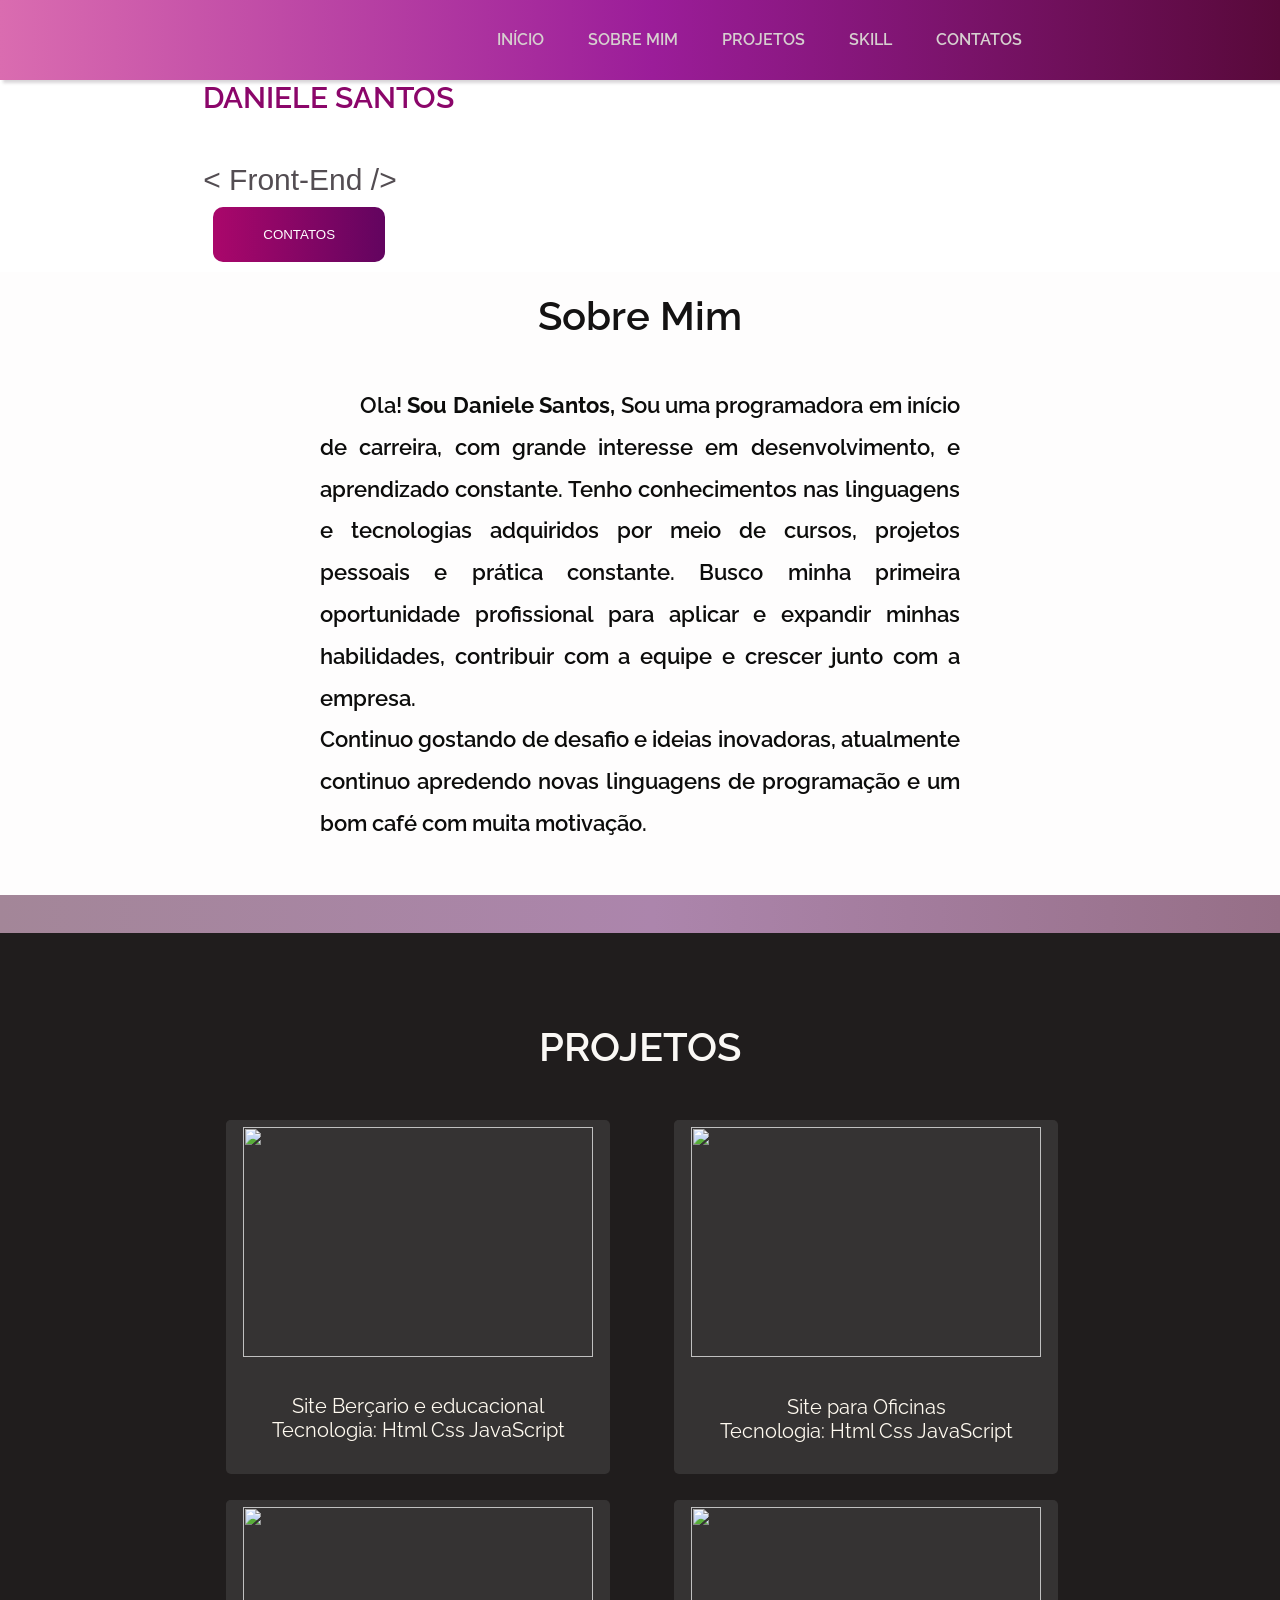
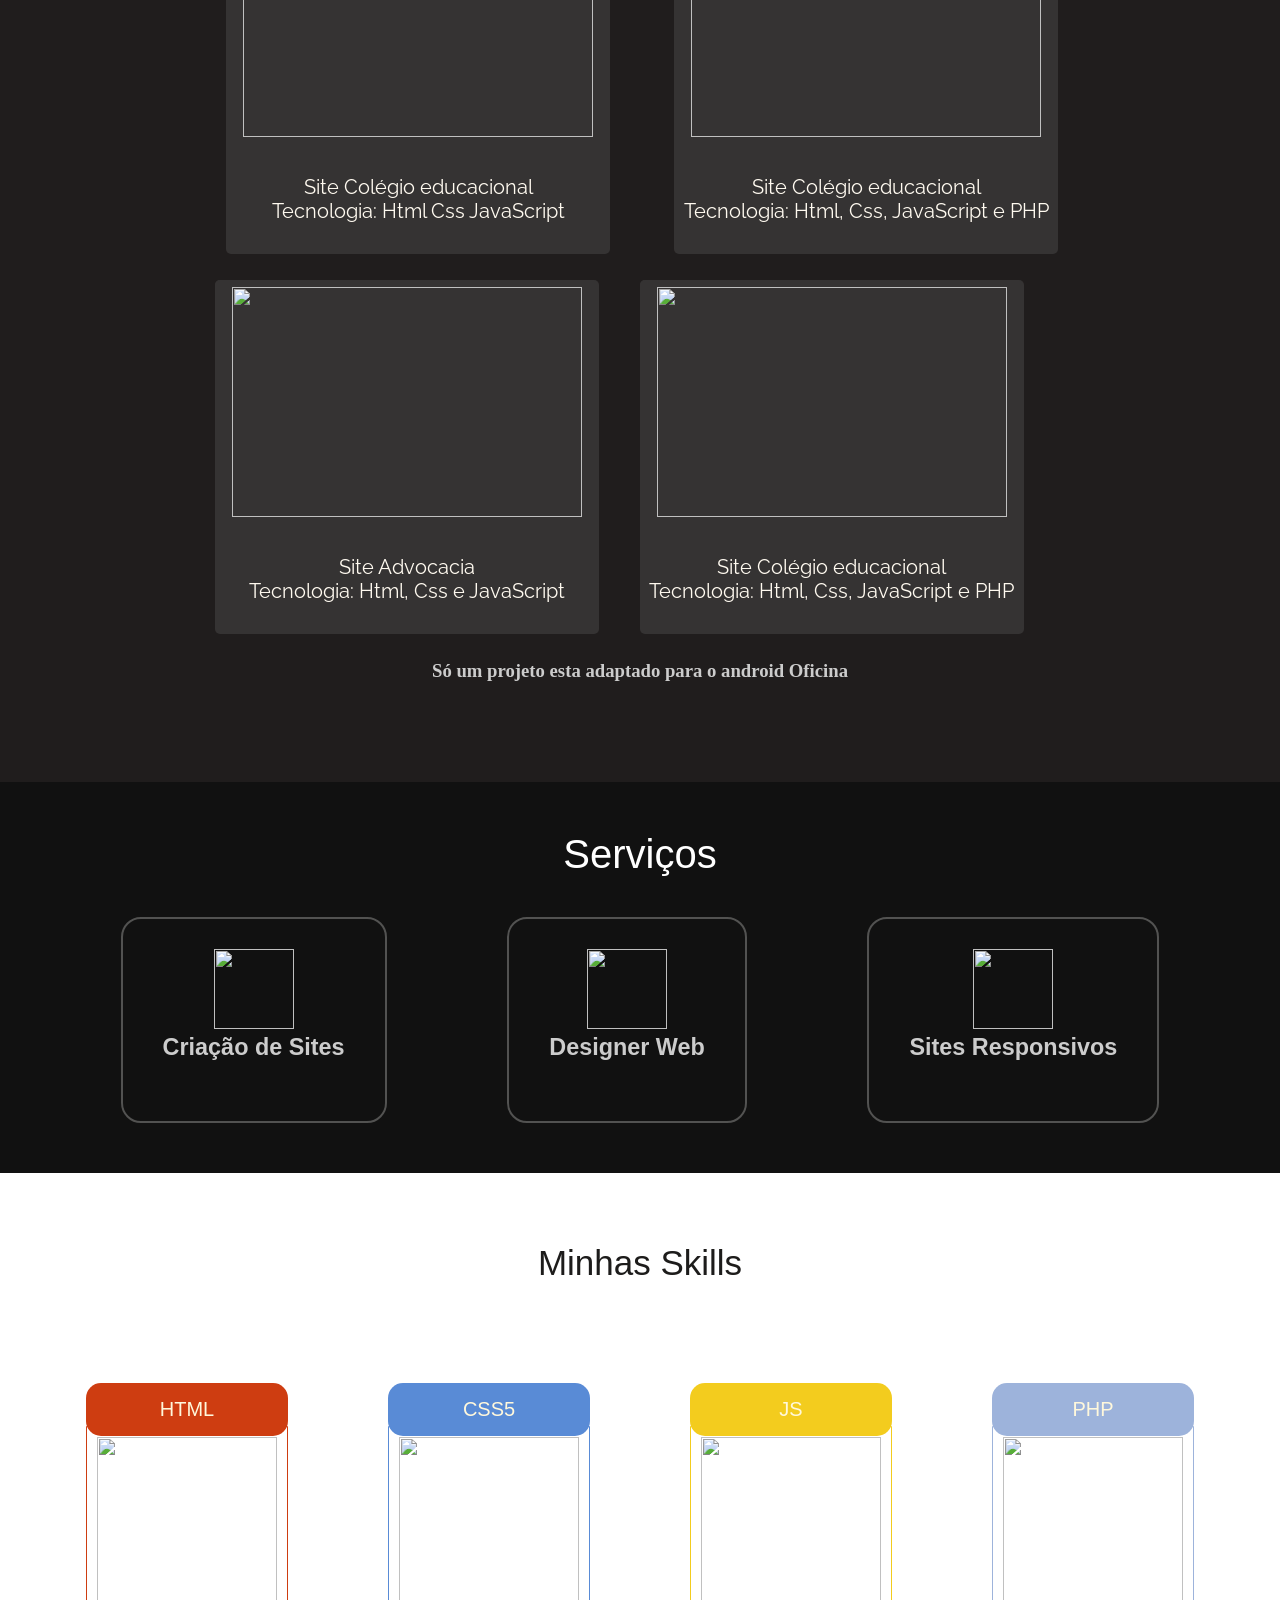
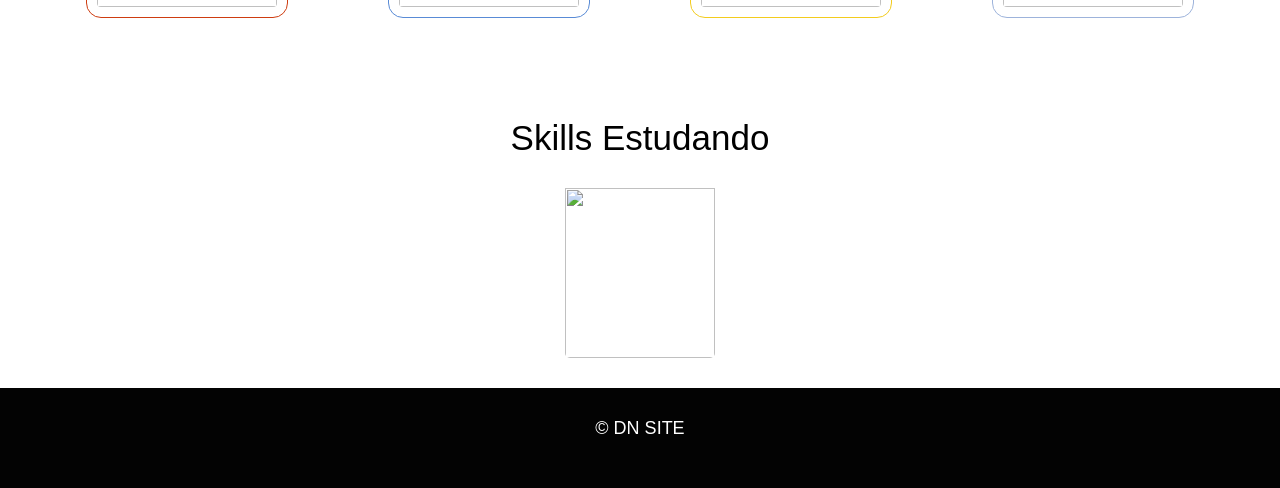
==== index.html @ ed0961b7 "Portfólio Atualizado" ====
<!DOCTYPE html>
<html lang="pt-br">

<head>
    <meta charset="UTF-8">
    <meta http-equiv="X-UA-Compatible" content="IE=edge">
    <meta name="viewport" content="width=device-width, initial-scale=1.0">
    <link rel="shortcut icon" href="img/df.ico" type="image/x-icon">

    <meta name="google-site-verification" content="sCwI0tupBxenNC4flP5SZXr3MFfD_SYrUnqkyxDy1yQ" />
    
    <meta name="keyboard" content="criçãodesites, dnsite, designer, sites, site, web, sergipe, aracaju" >
    <meta name = "description" content = "Criação de Site Profissional para sua Empresa, Em Sergipe. Dn Site é uma Empresa de TI que Você Está Procurando. Conheça Nossos Serviços.">
    <meta name="author" content="Daniele Santos" />
    
    <!--<meta name = "robôs" content = "noindex, nofollow">-->
    <!-- <base href="https://dnsite.com.br/"> -->
    
    <title>DN Portfólio</title>
    
    
    <!-- <script src="script.js"></script> -->
    <script src="img.js"></script>
		<script src="menu.js"></script>

        <script src="https://kit.fontawesome.com/yourcode.js" crossorigin="anonymous"></script>
        <link rel="stylesheet" href="https://cdnjs.cloudflare.com/ajax/libs/font-awesome/4.7.0/css/font-awesome.min.css">
		<script src='https://kit.fontawesome.com/a076d05399.js' crossorigin='anonymous'></script>
		<!-- <link href="https://cdn.jsdelivr.net/npm/bootstrap@5.1.3/dist/css/bootstrap.min.css" rel="stylesheet" integrity="sha384-1BmE4kWBq78iYhFldvKuhfTAU6auU8tT94WrHftjDbrCEXSU1oBoqyl2QvZ6jIW3" crossorigin="anonymous">
			<script src="https://cdn.jsdelivr.net/npm/bootstrap@5.1.3/dist/js/bootstrap.bundle.min.js" integrity="sha384-ka7Sk0Gln4gmtz2MlQnikT1wXgYsOg+OMhuP+IlRH9sENBO0LRn5q+8nbTov4+1p" crossorigin="anonymous"></script>
		-->
        <link rel="stylesheet" href="style.css">
        
    </head> 

<body>
    <section id="tela">

	
       
    <header>

        <div class="midia">
			<a href="https://www.instagram.com/dn_site/" target="blank">
				<img src="imge/insta.png" alt=""></a>
			<a href="https://wa.me/5579988457609" target="blank">
				<img src="imgage/zap1.png" alt=""></a>
		</div>

		
        <div id="logo">
<!--             <h1>DN</h1> -->
			<img src="image/logo1.png" alt="" id="logo1">
        </div>
      
        <div>
			

                <!-- <div id="menu"></div> -->
				<nav class="">
              <!--  <input type="checkbox" id="check" >
                <label for="check" class="checkbtn">
                   <i class='fas fa-bars'></i> -->
                <div class="menu-icon" onclick="abrirMenu()">
                        <img src="imge/amb.png" alt="">
                       
                </div>

                </label>

					<ul>
						<li>
							<a href="index.html">Início</a>
						</li>
						<li>
							<a href="#sobre">Sobre Mim</a>
						</li>
						<li>
							<a href="#pj">Projetos</a>
						</li>

						<li>
							<a href="#skill">Skill</a>
						</li>
					
						<li><a href="#">Contatos</a></li>

					</ul>
				</nav>
                <script>
    
var menu = document.querySelector('nav ul');
var menuIcon = document.querySelector('.menu-icon');

function abrirMenu(){

    menu.classList.toggle('open');
}
</script>
</div>	
	
</header>


    <main>

     
        <section id="apresentacao">
            <!-- <img src="img/foto12.png" alt="" class="img-foto"> -->
            <div class="apres">
                
                <h3 id="TITULO-P">DANIELE SANTOS</h3>
                <h1>
                    < Front-End />
                </h1>
                <!-- <p> Desenvolvimento de Site Profissional</p> -->
                <button class="bt">Contatos</button>
            </div>
			<img src="image/foto12.png" alt="" class="img-foto">
            <!--<div id="img"><img src="img/foto12.png" alt="" class="img-foto"></div>-->
        </section>


        <div id="form">
            <h1>Entre em contato</h1>
            <form action="">
                <label for="">Nome</label>
                <input type="text" value="Nome">
                <label for="Email">Email</label>
                <input type="text" value="Email">
                <input type="button" value="Enviar" class="bt" onclick="bt-contato">
            </form>
        </div>




        <section id="sobre">
            <div>
                <h1>Sobre Mim</h1>
                <p> Ola! <b>Sou Daniele Santos,</b>   Sou uma programadora em início de carreira, com grande interesse em desenvolvimento, e aprendizado constante. Tenho conhecimentos nas linguagens e tecnologias adquiridos por meio de cursos, projetos pessoais e prática constante. Busco minha primeira oportunidade profissional para aplicar e expandir minhas habilidades, contribuir com a equipe e crescer junto com a empresa.
                </br>
                    Continuo gostando de desafio e ideias inovadoras, atualmente continuo apredendo novas linguagens de  
                    programação e um bom café com muita motivação.
                </br>    
                   
                </p>
            </div>
        </section>

        <section id="contato">
            <div><a href="https://www.instagram.com/dn_site/" target="blank"><img src="image/instagran.png" alt=""></a></div>
            <div><a href="mailto:dani.jesus1080@gmail.com?subject=Contatos" target="blank"><img src="image/email.png" alt=""></a></div>
            <div><a href="https://www.linkedin.com/in/daniele-santos-638621150/" target="blank"><img src="image/linkd.png" alt=""></a></div>
            <div><a href="https://www.linkedin.com/in/daniele-santos-638621150/" target="blank"><img src="image/Git.png" alt=""></a></div>
            <div><a href="https://wa.me/5579988457609" target="blank"><img src="image/zap.png" alt=""></a></div>

        </section>

        <!-- <h1 class="titulo-pro">Projetos</h1> -->


    </section>



        <section class="projetos" id="pj">
            <h1 class="titulo-pro">PROJETOS</h1>
            <div id="projetos">
               

                <div id="divs">
                    <div id="div-img" class="div-img" onmouseover="mouseOver()" onmouseout="mouseOut()">
                        <img id="imgg" src="image/bercario.png" alt="">
                        <!-- <a href="#" onclick="abreLink();"></a> -->
                        
                        <div id="texto" class="textos">
                            <a id="link" class="links" href="http://mamaecoruja.dnsite.com.br/" target="blank">Abrir</a>
                            <p class="h3" >Site Berçario e educacional</p>
                            <p>Tecnologia: Html Css JavaScript</p>
                        </div>
                      
                    </div>
                </div>
               

                <div id="divs">
                    <div id="div-img1" class="div-img" onmouseover="mouseOver1()" onmouseout="mouseOut1()">
                        <img id="imgg1" src="image/img1.jpg" alt="">
                       
                        <div id="texto1" class="textos">
                            <a id="link1" class="links" href="http://vitoriamotos.dnsite.com.br/" target="blank">Abrir</a>
                            <p class="h3">Site para Oficinas</p>
                            <p>Tecnologia: Html Css JavaScript</p>
                        </div>
                        <!-- <a id="link" href="#" target="blank"></a> -->
                    </div>
                </div>


                <div id="divs">
                    <div id="div-img2" class="div-img" onmouseover="mouseOver2()" onmouseout="mouseOut2()">
                        <img id="imgg2" src="image/img2.jpg" alt="">
                       
                        <div id="texto2" class="textos">
                            <a id="link2" class="links" href="http://escola.dnsite.com.br/" target="blank">Abrir</a>
                            <p class="h3">Site Colégio educacional</p>
                            <p>Tecnologia: Html Css JavaScript</p>
                        </div>
                        <!-- <a id="link" href="#" target="blank"></a> -->
                    </div>
                </div>

                <div id="divs">
                    <div id="div-img3" class="div-img" onmouseover="mouseOver3()" onmouseout="mouseOut3()">
                        <img id="imgg3" src="image/esc (1).png" alt="">
                       
                        <div id="texto3" class="textos">
                            <a id="link3" class="links" href="http://escola05.dnsite.com.br/" target="blank">Abrir</a>
                            <p class="h3">Site Colégio educacional</p>
                            <p>Tecnologia: Html, Css, JavaScript e PHP</p>
                        </div>
                        <!-- <a id="link" href="#" target="blank"></a> -->
                    </div>
                </div>

                <div id="divs">
                    <div id="div-img4" class="div-img" onmouseover="mouseOver4()" onmouseout="mouseOut4()">
                        <img id="imgg4" src="image/img3.jpg" alt="">
                       
                        <div id="texto4" class="textos">
                            <a id="link4" class="links" href="http://advocacia.dnsite.com.br/" target="blank">Abrir</a>
                            <p class="h3">Site Advocacia</p>
                            <p>Tecnologia: Html, Css e JavaScript </p>
                        </div>
                        <!-- <a id="link" href="#" target="blank"></a> -->
                    </div>
                </div>

                <div id="divs">
                    <div id="div-img5" class="div-img" onmouseover="mouseOver5()" onmouseout="mouseOut5()">
                        <img id="imgg5" src="image/img4.jpg" alt="">
                       
                        <div id="texto5" class="textos">
                            <a id="link5" class="links" href="http://escola04.dnsite.com.br/" target="blank">Abrir</a>
                            <p class="h3">Site Colégio educacional</p>
                            <p>Tecnologia: Html, Css, JavaScript e PHP</p>
                        </div>
                        <!-- <a id="link" href="#" target="blank"></a> -->
                    </div>

                </div>

                <section id="carrocel">
        <!-- CARROCEL
                <div id="carouselExampleIndicators" class="carousel slide" data-bs-ride="true">
                    <div class="carousel-indicators">
                      <button type="button" data-bs-target="#carouselExampleIndicators" data-bs-slide-to="0" class="active" aria-current="true" aria-label="Slide 1"></button>
                      <button type="button" data-bs-target="#carouselExampleIndicators" data-bs-slide-to="1" aria-label="Slide 2"></button>
                      <button type="button" data-bs-target="#carouselExampleIndicators" data-bs-slide-to="2" aria-label="Slide 3"></button>
                    </div>
                    <div class="carousel-inner">
                      <div class="carousel-item active">
                        <img src="..." class="d-block w-100" alt="...">
                      </div>
                      <div class="carousel-item">
                        <img src="..." class="d-block w-100" alt="...">
                      </div>
                      <div class="carousel-item">
                        <img src="..." class="d-block w-100" alt="...">
                      </div>
                    </div>
                    <button class="carousel-control-prev" type="button" data-bs-target="#carouselExampleIndicators" data-bs-slide="prev">
                      <span class="carousel-control-prev-icon" aria-hidden="true"></span>
                      <span class="visually-hidden">Previous</span>
                    </button>
                    <button class="carousel-control-next" type="button" data-bs-target="#carouselExampleIndicators" data-bs-slide="next">
                      <span class="carousel-control-next-icon" aria-hidden="true"></span>
                      <span class="visually-hidden">Next</span>
                    </button>
                  </div> -->
                </section>



              

        <h3 class="h3">Só um projeto esta adaptado para o android Oficina</h1>

            </div>
        </section>


        <section id="servico">
            <h1 class="titulo3">Serviços</h1>
            <div class="servico">

                <div class="box">
                    <img src="image/cod.png" alt="">
                    <h3>Criação de Sites</h3>
                </div>
                <div class="box">
                    <img src="image/lampada.png" alt="">
                    <h3>Designer Web</h3>
                </div>
                <div class="box"><img src="image/celular.png" alt="">
                    <h3>Sites Responsivos</h3>
                </div>
               
           
            </div>
        </section>



        <div class="titulo">
            <h1>Minhas Skills</h1>
       

        <section id="skill">


            <div class="skil" id="sk">
                <p  id="sk1">HTML</p>
                <img src="image/html.png" alt="" id="s1">

            </div>
            <div class="skil" >
                <p  id="sk2">CSS5</p>
                <img src="image/css.png" alt="" id="s2">
            </div>
            <div class="skil" >
                <p  id="sk3">JS</p>
                <img src="image/js.png" alt="" id="s3">
            </div>
            <div class="skil" >
                <p id="sk4">PHP</p>
                <img src="image/php2.png" alt="" id="s4">
            </div>
        </section>
 </div>



        <section id="skill-estudando">
            <div class="titulo2">
                <h1 id="tsk">Skills Estudando</h1>
            </div>
            <div class="skil-e">
                <img src="image/MySQL-logo.png" alt="">
               <!--  <img src="img/css.png" alt=""> -->
                
            </div>
        </section>

        </section>







    </main>

    <footer>
        <P><span>&copy; DN SITE</span></P>
    </footer>
</body>

</html>
---- style.css ----
@import url('https://fonts.googleapis.com/css2?family=Raleway:wght@300&display=swap');


*{
    margin: 0; padding: 0;
}
body{
    /* background: rgb(199,123,194);
    background: linear-gradient(90deg, rgba(199,123,194,1) 0%, rgba(11,11,13,1) 100%, rgba(0,212,255,1) 100%);
    /* background-image: linear-gradient(to top, #f1f2f3 0%, rgb(184, 93, 153) 100%); */
   
   /* overflow-x: hidden; */
   /* background-image: linear-gradient(120deg, #a6c0fe 0%, #f68084 100%); */

   

   /* background-color: #690b45; */
   
   background-repeat: no-repeat;
}    

#tela{
height: auto;
 background-image: linear-gradient(120deg, #cf91c79a 0%, #a7729b 100%); 
    background-image: url("image/");
    /*background-repeat: no-repeat;*/
    background-size:cover;
}


#fundo{
    position: absolute;
}


header{
   width: 100%;
  
  /* align-items: center;
    text-align: center; */
    align-items: center;
  z-index: 10;
    display: flex;
    flex-wrap: wrap; 
    justify-content: space-evenly; 
    background-color: #9b368d; 
    box-shadow: 3px 3px 3px #6356623f;
    background-image: linear-gradient(to right, #AA076B 0%, #da6cb0 0%, #9b1d99  51%, #58093a  100%)

}

#logo1 #logo1{
width: 100px;
z-index: 10;
top: 0%;

    /* font-weight: bold;
    text-transform: uppercase; */
    /* background-image: linear-gradient(#680c5a, #dd7cdd);
    background-clip: text;
    -webkit-background-clip: text;   
    color: transparent;     */
    /* font-size: 40px;
    font-family: Arial, Helvetica, sans-serif; */
  
}

#logo img{
    width: 80px;
}



#menu{
    width: auto;
   
    height: 60px;
  
}

nav{
    display: flex;
    justify-content: space-between;
    align-items: center;
   
}

nav ul {
   list-style: none;
   line-height: 0;
}

nav ul li{
    display: inline-block;
    line-height: 80px;
    margin:  0 5px;
}

nav ul li a{
    color: rgb(214, 207, 207);
    text-decoration: none;
     font:600 16px 'Raleway', sans-serif;
    padding: 7px 15px;
    border-right: 3px;
    text-transform: uppercase;
      transition: 0.3s;
      border-radius: 5px;
}

nav ul li a:hover{
    color: rgb(10, 10, 10);
}
.menu-icon{
    display: none;
    cursor: pointer;
}

.menu-icon img{
  /*  filter: invert(1);*/
    width: 40px;
}



.midia {
position: absolute;
margin-left: 80%;
padding-top: 20px
}

.midia img{
    width: 30px;
     margin-left: 20px;
   
     z-index: 10;
}

#form {
    display: none;
    /* display:none; */
    padding: 20px 30px 40px;
    background-color: rgba(245, 242, 237, 0.719);
    width: 400px;
    border-radius: 10px;
}
#form h1{
    text-align: center;
    padding-bottom:20px;
    font: 550 25px arial, sans-serif;
    color: rgb(22, 21, 22);
}

#form form{
    display: flex;
    flex-direction: column;
    line-height: 1.9;
    
}

#form form input{
    width: 80%;
    height: 50px;
     border-style: none;
     border-radius: 5px;
     color: black;
     
     font: 500 18px arial, sans-serif;
     line-height: 3.9;
     margin: 10px 0;
}


#form form label{
      
     color: black;
    
     font: 500 18px arial, sans-serif;
     line-height: 2.9;
}

#form form .bt{
   width: 150px;
   height: 50px;
    border-style: none;
    border-radius: 5px;
    color: black;
    text-align: center;
    justify-content: center;
    align-items: center;
    font: 500 18px arial, sans-serif;
}
/* fim --------*/


#apresentacao{
    width: 70%;
    height: auto;
    margin: 0px auto 0;
    margin-bottom: 0px;
    display: flex;
    flex-wrap: wrap;
    justify-content: space-around;
    align-items: center;
    /* background-color: #4b0a4a; */
 
}
#apresentacao div{
     margin-top: 0px;
    height: auto;
}

#apresentacao .img-foto{
    margin-top: 50px;
    margin-left: 100px;
    width:500px;
    height: auto;
}

#apresentacao .bt {
    padding:20px 40px;
    border-style: none;
    border-radius: 5px;
}   
#apresentacao .bt {
    background-image: linear-gradient(to right, #AA076B 0%, #61045F  51%, #AA076B  100%)}
#apresentacao .bt {
       margin: 10px;
       padding: 20px 50px;
       text-align: center;
       text-transform: uppercase;
       transition: 0.5s;
       background-size: 200% auto;
       color: white;            
       /* box-shadow: 0 0 20px #eee; */
       border-radius: 10px;
       display: block;
     }

     .bt:hover {
       background-position: right center; /* change the direction of the change here */
       color: #fff;
       text-decoration: none;
     }
    
    
    /* font: 500 20px arial, sans-serif; */
#TITULO-P{
    font:600 30px 'Raleway', sans-serif;
    color: rgb(139, 6, 106);
    margin: 0rem 0rem 3rem;
}

.apres h1 { 
    font:500 30px Arial, Helvetica, sans-serif;
    box-shadow: .6em 0 0 #05ffa300;
    margin: 0rem 0rem;
    /* width: 19ch; */
    overflow: hidden;
    color: rgb(83, 77, 82);
    white-space: nowrap;
    animation: caret .5s step-end infinite alternate,
               type 5s steps(23, end)
               
  }
  


#apresentacao p{
    font: 500 20px arial, sans-serif;
    line-height: 4.9;
    color: rgb(83, 77, 82);
}


.titulo-pro{
text-align: center;
margin-bottom: 30px;
}
/* fim */



#contato {
    width: 100%;
    height: auto;
    margin: 0 auto;
    display: flex;
    flex-wrap: wrap;
    justify-content: center;
    background-image: linear-gradient(to right, #a38698 0%, #ac85ac  51%, #966f87  100%);

    text-align: center;
    align-items: center;

}
#contato div{
    width: auto;
    height:auto;
    height: auto;
    display: flex;
    /* margin-bottom: 30px; */
    text-align: center;
    align-items: center;
    margin: 0 80px;
    /* display: flex; */
    padding: 10px;
}

#contato div a img{
    width: 60px;
    height:auto;
    text-align: center;
    align-items: center;

   
}
/* fim */




#sobre{
    /* width: 50%;
    margin: 0 auto; */
    /* margin-bottom: 50px; */
    justify-content: center;
    text-align: center;
    background-color: rgba(248, 240, 240, 0.158);
    color: rgb(12, 12, 11);
    padding-top: 0px;
    padding-bottom: 50px;
}

#sobre div{
    width: 50%; 
    margin: 0 auto; 
   
}
#sobre h1{
    /* border-top: 1px solid rgb(148, 144, 144); */
    padding-top: 20px;
    font: 600 40px 'Raleway', sans-serif;
    padding-bottom: 30px;
    color: rgb(20, 18, 18);
    margin-bottom: 1rem;
}

#sobre div p{
    text-indent: 40px;
    font: 600 22px 'Raleway', sans-serif;
    line-height: 1.9;
    text-align: justify;
}
/* fim */





/* fim */

.projetos{
    width: 100%;
    height: auto;
    background-color: rgb(32, 29, 29);
    padding-top: 50px;
    padding-bottom: 50px;
}
.titulo-pro{
    padding-top: 40px;
    color: rgb(250, 248, 245);
    font: 600 40px 'Raleway', sans-serif;
}

#projetos {
    width: 70%;
    margin: 50px auto;
    display: flex;
    flex-wrap: wrap;
    justify-content: space-around;
  
}


#projetos #divs{
    /* background-image: url("img/bercario.png"); */
    width: 380px;
    height: 350px;
    margin-bottom: 30px;
    /* display: flex; */
    background-color: rgb(53, 51, 51);
    border-radius: 5px;
    color: floralwhite;
    font: normal 18px 'Raleway', sans-serif;
    text-align: center;
    line-height: 1.4;
    /* border: 2px solid rgba(175, 174, 172, 0.411); */
}

#divs1:hover{
    transition: all 2ms;
    background-color: rgba(195, 128, 197, 0.541);
    color: #fff;
}


#div-img1 img:hover{
    transition: all 2ms;
    background-color: rgba(195, 128, 197, 0.541);
    visibility: hidden;
}


#projetos .div-img{
    /* background-image: url("img/bercario.png"); */
    width: 380px;
    height: 350px;
    margin-bottom: 30px;
    /* display: flex; */
    background-color: rgb(53, 51, 51);
    border-radius: 5px;
    color: floralwhite;
    font: normal 18px Arial;
    text-align: center;
    line-height: 1.4;
    border: 2px solid rgba(175, 174, 172, 0);
}

/* .div-img #texto p {
    margin-top: 0px;
    align-items: center;
    text-align: center;
    line-height: 1.9;
    font: normal 22px 'Raleway', sans-serif;
  border-radius: ;
 
} */

.div-img #link {
    color: rgba(255, 255, 255, 0);
    /* margin: 0 auto; */
}

.div-img #texto, .textos p{
    margin-top: 0px;
    align-items: center;
    line-height: 1.9;
    font: normal 20px 'Raleway', sans-serif;
}



.links{
    text-decoration: none;
    color: rgba(225, 235, 235, 0);
    font: 500 25px 'Raleway', sans-serif;
    z-index: 100;
    text-align: center;
    margin-top: -80px;
    
}

/* 
.div-img img:hover { */
    /* opacity: 0.0; */
    /* background-image: url("img/bercario.png"); */
    /* align-items: center;
    text-align: center; 
}*/



#projetos div img{
    width: 96%;
    margin: 5px 4px 0;
    height: 230px;
    /* padding: 5px; */
    border-radius: 5px;
    
}
/* #projetos div img:hover{
    opacity: 0;
} */

/*  fim */

h3{
    color: #ccc;
}

#servico{
    background-color: rgb(17, 17, 17);
    color: #FFF;
    text-align: center;
    padding: 30px 0 30px 0;
}


.servico{
    width: 100%;

    height: auto;
   
    text-align: center;
    /* padding: 50px; */
    line-height: 1.9;
    
    font: 500 20px Arial;
    padding-top: 30px;
    padding-bottom: 30px;
    display: flex;
    flex-wrap: wrap;
}

#servico .titulo3{
    
    font: 500 40px Arial;
    border-image: stretch;
    margin-bottom: 0px;
    padding: 20px;
}

.servico{
    height: auto;
    display: flex;
    flex-wrap: wrap;
    justify-content: space-evenly;
    color: #FFF;
    padding: 20px 0px;
}

.servico .box{
    /* width: 300px;
    height: 150px; */
    border: 2px solid rgba(175, 174, 172, 0.411);
    border-radius: 20px;
    padding: 30px 40px 60px;
}
.servico .box:hover{
    /* width: 300px;
    height: 150px; */
    border: 2px solid rgba(14, 13, 13, 0.411);
    /* border-radius: 20px;
    padding: 30px 40px 60px; */
    background-color: rgba(8, 8, 8, 0.623);
    transition: linear ;
}

.servico .box img{
    width: 80px;
    height: 80px;
}





#skill{
    width: 100%;
    height: auto;
    background-color: rgba(68, 66, 66, 0);
    /* text-align: center; */
    margin-top: 50px;
   
    padding-bottom: 50px;
    display: flex;
    flex-wrap: wrap;
    justify-content: center;
    position: relative;
   
}

.skil {

   border-radius: 15px;
    padding: 50px;
  
   
}

.skil p{
   
    border-radius: 15px 15px 0 0;
    border-radius: 15px ;
    text-align: center;
    padding: 15px;
    /* margin-bottom: 10px; */
    font: normal 20px Arial;
    color: cornsilk;
    z-index: 10;
}

#sk1{
    background-color: rgb(206, 61, 17);
    z-index: 100;
}
#sk2{
    background-color: rgb(89, 139, 214);
}
#sk3{
    background-color: rgb(243, 204, 30);
}
#sk4{
    background-color: rgb(157, 179, 219);
}

#s1{ border: 1px solid rgb(206, 61, 17)}
#s2{ border: 1px solid rgb(89, 139, 214)}
#s3{border: 1px solid rgb(243, 204, 30)}
#s4{border: 1px solid rgb(157, 179, 219)}


.skil img, .skil-e img{
    margin-top: -10px;
    border-radius:0 0 15px 15px ;
    width: 180px;
    height: 170px;
    padding: 10px;
   
}
.titulo h1{
    text-align: center;
    font: normal 35px Arial;
    color: rgb(29, 28, 27);
    padding-top: 70px;
}





#skill-estudando{
    width: 100%;
  justify-content: center;
    text-align: center;
/*display: flex;*/
    flex-wrap: wrap;
}

#tsk{
text-align: center;
align-items: center;
 font: normal 35px Arial;
}
.skil-e {
    display: flex;
    flex-wrap: wrap;
    justify-content: center;
    padding: 20px;
}
.skil-e img{
    width: 150px;
   
    margin: 0 40px;
}




footer{
    background-color: #030303;
    height: 100px;
    text-align: center;
    align-items: center;
    font: 500 18px Arial;
    
}

footer p{
    color: #fff;
    padding-top: 30px;
}



/*---------------fim --------------------------------------*/


@media(max-width: 768px){



#logo img{
    width: 130px;
} 


    .menu-icon{
        display: block;
        cursor: pointer;
      position: absolute;
    }

    nav{
        z-index: 10px;
        position: absolute;
    }

    nav ul{
        position: fixed;
        top: 90px;
        right: 0;
        width: 100%;
        height: auto;
        display: flex;
        justify-content: center;
        align-items: center;
        flex-direction: column;
        transform: translateX(100%);
        transition: transform 0.6s ease-in;
        background-color: #000;
    }

    nav ul.open{
        transform: translateX(0);
    }

    nav ul li{
        margin: 10px 0;
          color: #fff;
    }

    nav ul li a{
        font-size: 1.6rem;
        color: #fff;
         font:600  20px  'Raleway', sans-serif;
    }
    nav ul li a:hover{
       background-color: #ccc;
        color: #fff;
    }

}



@media(max-width: 768px) {



#logo img{
    width: 130px;
} 

header{
    position: fixed;
    display: flex;
    flex-wrap: wrap; 
    justify-content: space-around;
    align-items: center;
    height: 90px;
    background-color: #ffffff;
   top: 0%;
    box-shadow: 3px 5px 3px #6356623f;
}




.midia {
    margin: 0;
    position: absolute;
    display: none;
}


#menu .navbar{
  float: left;
/*    z-index: 10;*/
}

#tela{
    top: 0;
    height: 90%;
    background-image: linear-gradient(120deg, #cf91c79a 0%, #a7729b 100%); 
  
    background-image: url("img/fundomesa1.png");
   /* background-repeat: no-repeat; */
    background-size:auto;
    background-attachment: fixed;
   margin-top: -30px;
}

/* .apres{
padding-top:200px;
margin-top: 0;
} */

#apresentacao{
    width: 90%;
    height: auto;
    
    margin-bottom: 0px;
    display: flex;
    flex-wrap: wrap;
    justify-content: space-around;
    align-items: center;
    /* background-color: #4b0a4a; */
 
}
#apresentacao div{
    width: 90%;
  align-items: center;
  text-align: center;
    padding-top: 50px;
    text-align: center;
    height: auto;
    /* background: #680c5a; */
}

/*.textos p{
    margin-top: 0px;
    align-items: center;
    line-height: 1.9;
    font: normal 18px 'Raleway', sans-serif;

}*/

#apresentacao .img-foto{
  margin-top:0px;
 top: 0;
  position: top;
    width:60%;
    height: auto;
    margin-left: 0;
}

#apresentacao p{
    font: 500 20px arial, sans-serif;
    line-height: 2.9;
    color: rgb(83, 77, 82);
}

#apresentacao h1 { 
   font-size: 25px;
   line-height: 1.9;
    color: rgb(139,0,139);

  }

  #TITULO-P{
    padding-top: 40px;
    font:600 40px 'Raleway', sans-serif;
    color: rgb(139, 6, 106);
   /* margin: 0rem 0rem 2rem;*/
}
#apresentacao .bt {
    margin: 0 auto 50px;
    margin-top: 30px;
}


.h3{
	margin-top: 20px;
	text-align: center;
	color: width;
}



#sobre{
     width: 100%;
    margin: 0px auto; 
    /* margin-bottom: 50px; */
    justify-content: center;
    text-align: center;
    background-color: rgba(248, 240, 240, 0.158);
    color: rgb(12, 12, 11);
    padding-top: 0px;
    padding-bottom: 50px;
}

#sobre div{
    width: 80%; 
    margin: 0 auto; 
   
}

#sobre div p{
	 font: 600 18px 'Raleway', sans-serif;
	 line-height: 1.9;
}

#contato div{
    width: 60px;
    height:auto;
    float: left;
    text-align: center;
    align-items: center;
    margin: 0 ;
    /* display: flex; */
    padding: 10px;
}





.projetos{
    width: 100%;
    height: auto;
    background-color: rgb(32, 29, 29);
    padding-top: 50px;
    padding-bottom: 50px;
}


#projetos{
    width: auto;
}

#projetos #divs{
    /* background-image: url("img/bercario.png"); */
    width: 80%;
    margin: 0 10% 0;
    height: 320px;

    margin-bottom: 30px;
    /* display: flex; */
    background-color: rgb(53, 51, 51);
    border-radius: 5px;
    color: floralwhite;
    font: normal 18px 'Raleway', sans-serif;
    text-align: center;
    line-height: 1.4;
    /* border: 2px solid rgba(175, 174, 172, 0.411); */
}

.textos p{
	 font: normal 15px 'Raleway', sans-serif;
}


#projetos .div-img{
    /* background-image: url("img/bercario.png"); */
    width: auto;
    height: 320px;
    margin-bottom: 30px;
    /* display: flex; */
    background-color: rgb(53, 51, 51);
    border-radius: 5px;
    color: floralwhite;
    font: normal 18px Arial;
    text-align: center;
    line-height: 1.4;
    border: 2px solid rgba(175, 174, 172, 0);
}






.servico .box img{
    margin-bottom: 40px;
}
.servico .box{
     width: 70%;
    height: 150px; 
    border: 2px solid rgba(175, 174, 172, 0.411);
    border-radius: 20px;
   margin: 20px;
   /* padding: 30px 40px 60px;*/
}



.titulo{
     background-color: #464043;
    
}

.titulo h1{
     color: #fff;
    border-top: 2px solid #fff;
     border-bottom: 2px solid #fff;
     padding-bottom: 20px;
}


#skill{
    background-color: #464043;
}

.skil {
    
   border-radius: 15px;
    padding: 10px;
  background-color: ;
   
}




#skill-estudando{
    align-items: center;
    text-align: center;
    background-color: #473741;
   justify-content: center;
}
#tsk {
    padding-top: 20px;
   color: #AA076B; 
    text-align: center;
    align-items: center;
   font: normal 50px 'Raleway', sans-serif;
    justify-content: center;
}

.titulo3{
     font: normal 45px 'Raleway', sans-serif;
}






}
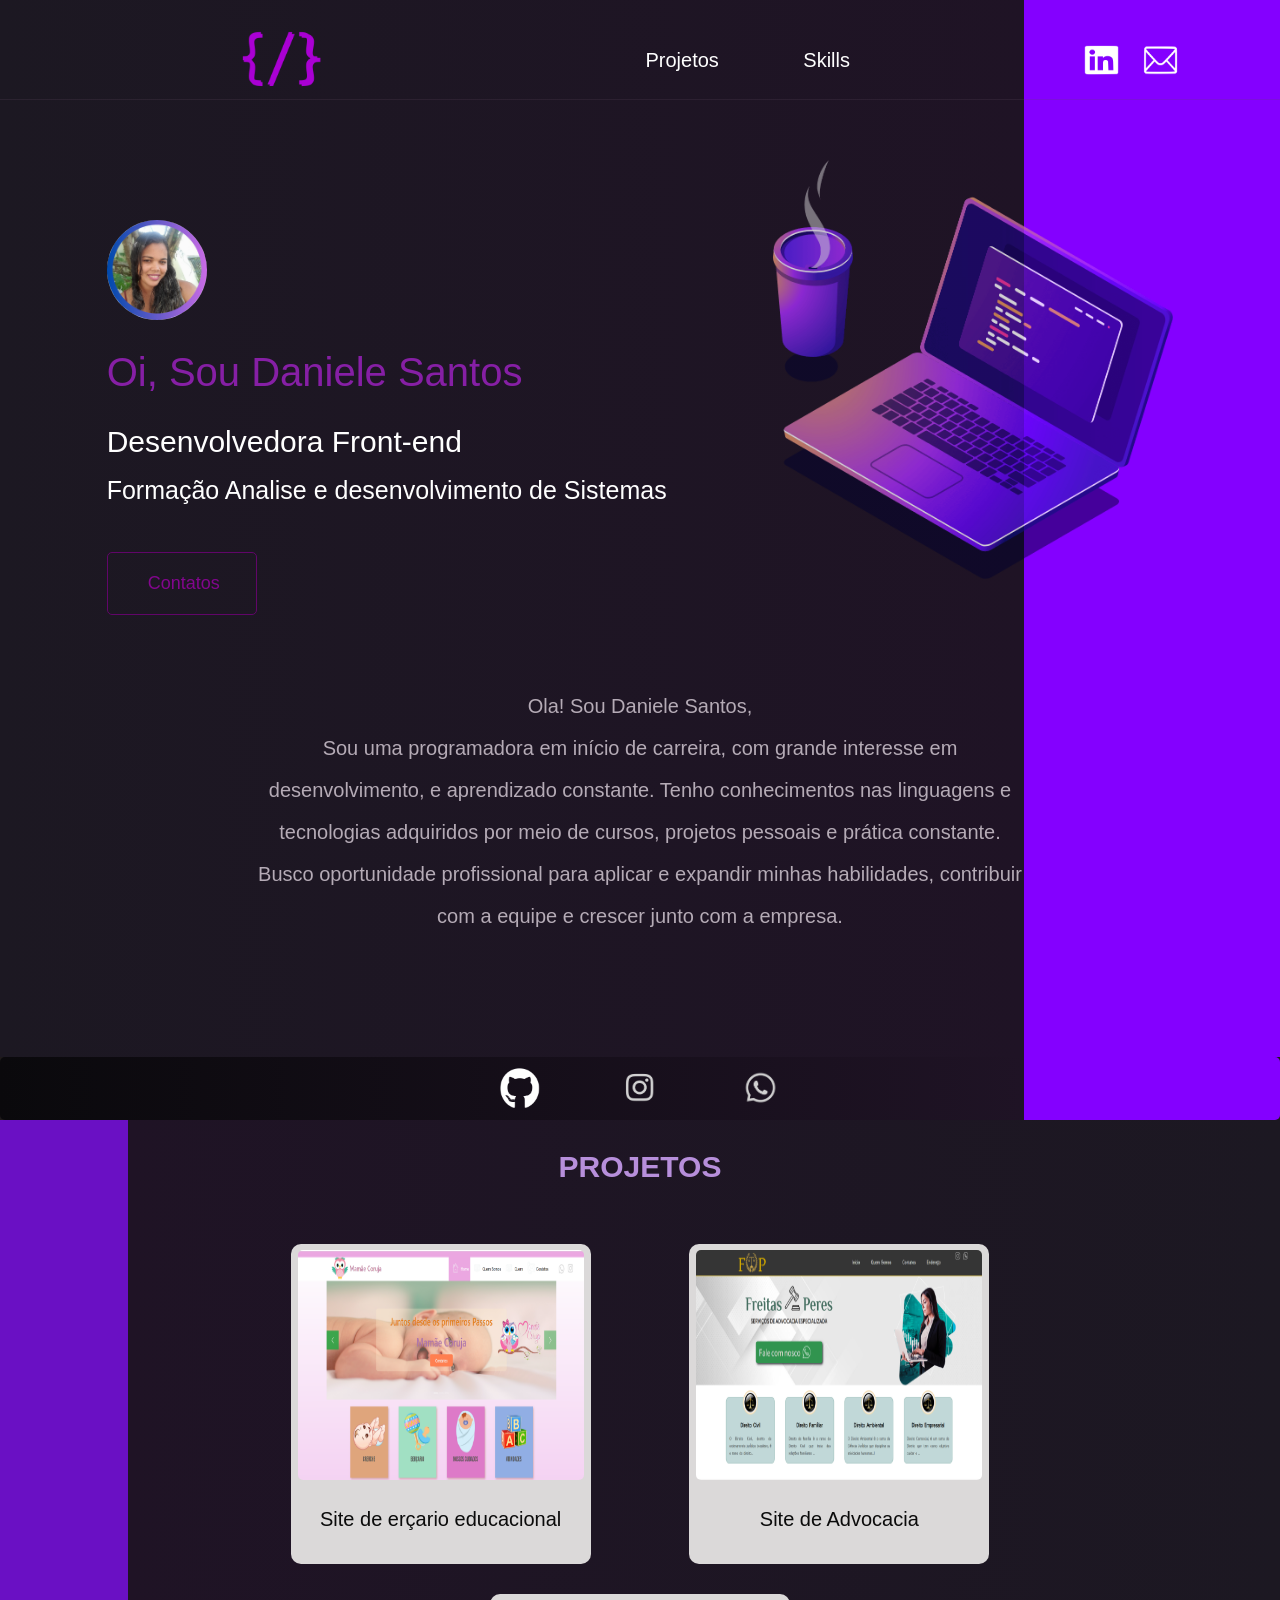
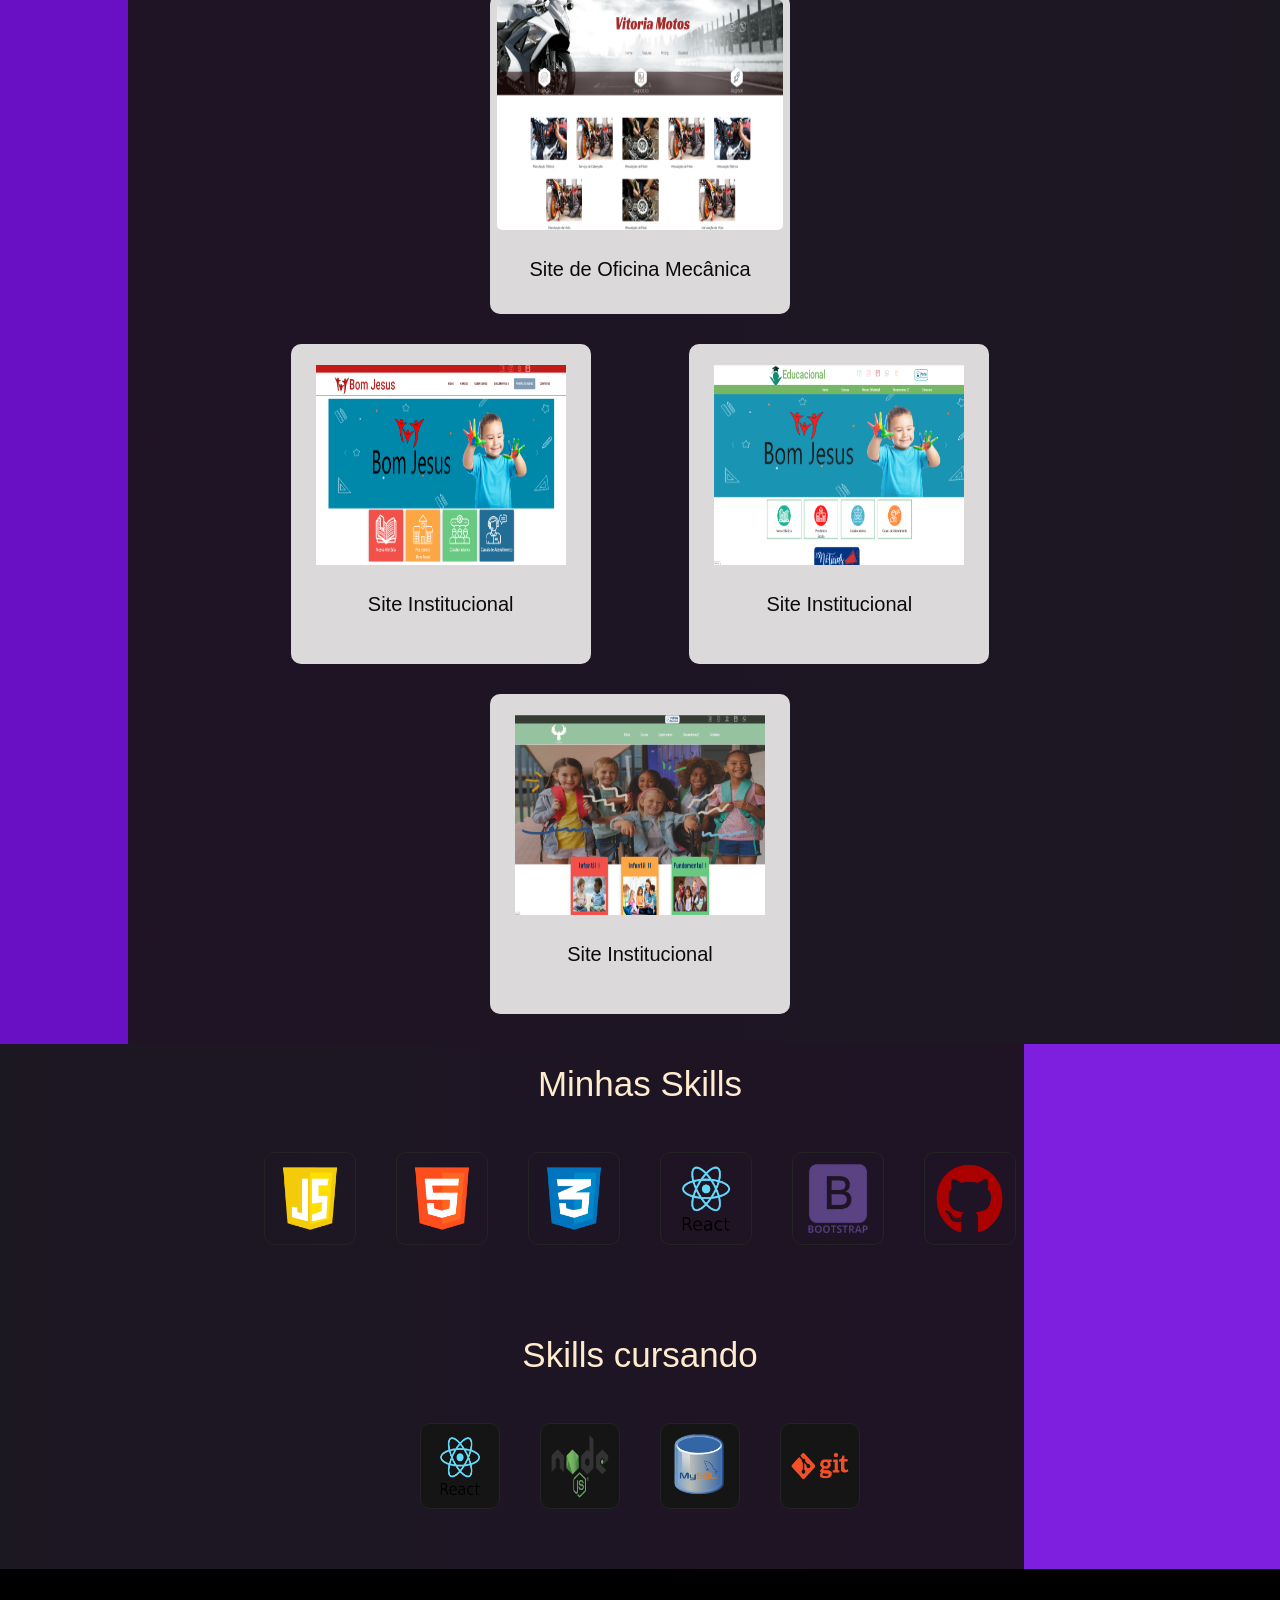
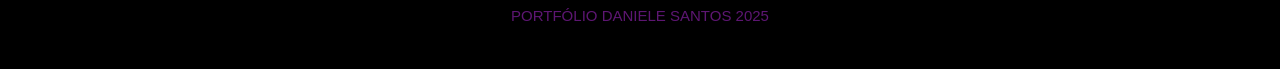
==== commit bba84845: "atualiza" ====
--- a/index.html
+++ b/index.html
@@ -1,371 +1,253 @@
-<!DOCTYPE html>
-<html lang="pt-br">
-
-<head>
-    <meta charset="UTF-8">
-    <meta http-equiv="X-UA-Compatible" content="IE=edge">
-    <meta name="viewport" content="width=device-width, initial-scale=1.0">
-    <link rel="shortcut icon" href="img/df.ico" type="image/x-icon">
-
-    <meta name="google-site-verification" content="sCwI0tupBxenNC4flP5SZXr3MFfD_SYrUnqkyxDy1yQ" />
-    
-    <meta name="keyboard" content="criçãodesites, dnsite, designer, sites, site, web, sergipe, aracaju" >
-    <meta name = "description" content = "Criação de Site Profissional para sua Empresa, Em Sergipe. Dn Site é uma Empresa de TI que Você Está Procurando. Conheça Nossos Serviços.">
-    <meta name="author" content="Daniele Santos" />
-    
-    <!--<meta name = "robôs" content = "noindex, nofollow">-->
-    <!-- <base href="https://dnsite.com.br/"> -->
-    
-    <title>DN Portfólio</title>
-    
-    
-    <!-- <script src="script.js"></script> -->
-    <script src="img.js"></script>
-		<script src="menu.js"></script>
-
-        <script src="https://kit.fontawesome.com/yourcode.js" crossorigin="anonymous"></script>
-        <link rel="stylesheet" href="https://cdnjs.cloudflare.com/ajax/libs/font-awesome/4.7.0/css/font-awesome.min.css">
-		<script src='https://kit.fontawesome.com/a076d05399.js' crossorigin='anonymous'></script>
-		<!-- <link href="https://cdn.jsdelivr.net/npm/bootstrap@5.1.3/dist/css/bootstrap.min.css" rel="stylesheet" integrity="sha384-1BmE4kWBq78iYhFldvKuhfTAU6auU8tT94WrHftjDbrCEXSU1oBoqyl2QvZ6jIW3" crossorigin="anonymous">
-			<script src="https://cdn.jsdelivr.net/npm/bootstrap@5.1.3/dist/js/bootstrap.bundle.min.js" integrity="sha384-ka7Sk0Gln4gmtz2MlQnikT1wXgYsOg+OMhuP+IlRH9sENBO0LRn5q+8nbTov4+1p" crossorigin="anonymous"></script>
-		-->
-        <link rel="stylesheet" href="style.css">
-        
-    </head> 
-
-<body>
-    <section id="tela">
-
-	
-       
-    <header>
-
-        <div class="midia">
-			<a href="https://www.instagram.com/dn_site/" target="blank">
-				<img src="imge/insta.png" alt=""></a>
-			<a href="https://wa.me/5579988457609" target="blank">
-				<img src="imgage/zap1.png" alt=""></a>
-		</div>
-
-		
-        <div id="logo">
-<!--             <h1>DN</h1> -->
-			<img src="image/logo1.png" alt="" id="logo1">
-        </div>
-      
-        <div>
-			
-
-                <!-- <div id="menu"></div> -->
-				<nav class="">
-              <!--  <input type="checkbox" id="check" >
-                <label for="check" class="checkbtn">
-                   <i class='fas fa-bars'></i> -->
-                <div class="menu-icon" onclick="abrirMenu()">
-                        <img src="imge/amb.png" alt="">
-                       
-                </div>
-
-                </label>
-
-					<ul>
-						<li>
-							<a href="index.html">Início</a>
-						</li>
-						<li>
-							<a href="#sobre">Sobre Mim</a>
-						</li>
-						<li>
-							<a href="#pj">Projetos</a>
-						</li>
-
-						<li>
-							<a href="#skill">Skill</a>
-						</li>
-					
-						<li><a href="#">Contatos</a></li>
-
-					</ul>
-				</nav>
-                <script>
-    
-var menu = document.querySelector('nav ul');
-var menuIcon = document.querySelector('.menu-icon');
-
-function abrirMenu(){
-
-    menu.classList.toggle('open');
-}
-</script>
-</div>	
-	
-</header>
-
-
-    <main>
-
-     
-        <section id="apresentacao">
-            <!-- <img src="img/foto12.png" alt="" class="img-foto"> -->
-            <div class="apres">
-                
-                <h3 id="TITULO-P">DANIELE SANTOS</h3>
-                <h1>
-                    < Front-End />
-                </h1>
-                <!-- <p> Desenvolvimento de Site Profissional</p> -->
-                <button class="bt">Contatos</button>
-            </div>
-			<img src="image/foto12.png" alt="" class="img-foto">
-            <!--<div id="img"><img src="img/foto12.png" alt="" class="img-foto"></div>-->
-        </section>
-
-
-        <div id="form">
-            <h1>Entre em contato</h1>
-            <form action="">
-                <label for="">Nome</label>
-                <input type="text" value="Nome">
-                <label for="Email">Email</label>
-                <input type="text" value="Email">
-                <input type="button" value="Enviar" class="bt" onclick="bt-contato">
-            </form>
-        </div>
-
-
-
-
-        <section id="sobre">
-            <div>
-                <h1>Sobre Mim</h1>
-                <p> Ola! <b>Sou Daniele Santos,</b>   Sou uma programadora em início de carreira, com grande interesse em desenvolvimento, e aprendizado constante. Tenho conhecimentos nas linguagens e tecnologias adquiridos por meio de cursos, projetos pessoais e prática constante. Busco minha primeira oportunidade profissional para aplicar e expandir minhas habilidades, contribuir com a equipe e crescer junto com a empresa.
-                </br>
-                    Continuo gostando de desafio e ideias inovadoras, atualmente continuo apredendo novas linguagens de  
-                    programação e um bom café com muita motivação.
-                </br>    
-                   
-                </p>
-            </div>
-        </section>
-
-        <section id="contato">
-            <div><a href="https://www.instagram.com/dn_site/" target="blank"><img src="image/instagran.png" alt=""></a></div>
-            <div><a href="mailto:dani.jesus1080@gmail.com?subject=Contatos" target="blank"><img src="image/email.png" alt=""></a></div>
-            <div><a href="https://www.linkedin.com/in/daniele-santos-638621150/" target="blank"><img src="image/linkd.png" alt=""></a></div>
-            <div><a href="https://www.linkedin.com/in/daniele-santos-638621150/" target="blank"><img src="image/Git.png" alt=""></a></div>
-            <div><a href="https://wa.me/5579988457609" target="blank"><img src="image/zap.png" alt=""></a></div>
-
-        </section>
-
-        <!-- <h1 class="titulo-pro">Projetos</h1> -->
-
-
-    </section>
-
-
-
-        <section class="projetos" id="pj">
-            <h1 class="titulo-pro">PROJETOS</h1>
-            <div id="projetos">
-               
-
-                <div id="divs">
-                    <div id="div-img" class="div-img" onmouseover="mouseOver()" onmouseout="mouseOut()">
-                        <img id="imgg" src="image/bercario.png" alt="">
-                        <!-- <a href="#" onclick="abreLink();"></a> -->
-                        
-                        <div id="texto" class="textos">
-                            <a id="link" class="links" href="http://mamaecoruja.dnsite.com.br/" target="blank">Abrir</a>
-                            <p class="h3" >Site Berçario e educacional</p>
-                            <p>Tecnologia: Html Css JavaScript</p>
-                        </div>
-                      
-                    </div>
-                </div>
-               
-
-                <div id="divs">
-                    <div id="div-img1" class="div-img" onmouseover="mouseOver1()" onmouseout="mouseOut1()">
-                        <img id="imgg1" src="image/img1.jpg" alt="">
-                       
-                        <div id="texto1" class="textos">
-                            <a id="link1" class="links" href="http://vitoriamotos.dnsite.com.br/" target="blank">Abrir</a>
-                            <p class="h3">Site para Oficinas</p>
-                            <p>Tecnologia: Html Css JavaScript</p>
-                        </div>
-                        <!-- <a id="link" href="#" target="blank"></a> -->
-                    </div>
-                </div>
-
-
-                <div id="divs">
-                    <div id="div-img2" class="div-img" onmouseover="mouseOver2()" onmouseout="mouseOut2()">
-                        <img id="imgg2" src="image/img2.jpg" alt="">
-                       
-                        <div id="texto2" class="textos">
-                            <a id="link2" class="links" href="http://escola.dnsite.com.br/" target="blank">Abrir</a>
-                            <p class="h3">Site Colégio educacional</p>
-                            <p>Tecnologia: Html Css JavaScript</p>
-                        </div>
-                        <!-- <a id="link" href="#" target="blank"></a> -->
-                    </div>
-                </div>
-
-                <div id="divs">
-                    <div id="div-img3" class="div-img" onmouseover="mouseOver3()" onmouseout="mouseOut3()">
-                        <img id="imgg3" src="image/esc (1).png" alt="">
-                       
-                        <div id="texto3" class="textos">
-                            <a id="link3" class="links" href="http://escola05.dnsite.com.br/" target="blank">Abrir</a>
-                            <p class="h3">Site Colégio educacional</p>
-                            <p>Tecnologia: Html, Css, JavaScript e PHP</p>
-                        </div>
-                        <!-- <a id="link" href="#" target="blank"></a> -->
-                    </div>
-                </div>
-
-                <div id="divs">
-                    <div id="div-img4" class="div-img" onmouseover="mouseOver4()" onmouseout="mouseOut4()">
-                        <img id="imgg4" src="image/img3.jpg" alt="">
-                       
-                        <div id="texto4" class="textos">
-                            <a id="link4" class="links" href="http://advocacia.dnsite.com.br/" target="blank">Abrir</a>
-                            <p class="h3">Site Advocacia</p>
-                            <p>Tecnologia: Html, Css e JavaScript </p>
-                        </div>
-                        <!-- <a id="link" href="#" target="blank"></a> -->
-                    </div>
-                </div>
-
-                <div id="divs">
-                    <div id="div-img5" class="div-img" onmouseover="mouseOver5()" onmouseout="mouseOut5()">
-                        <img id="imgg5" src="image/img4.jpg" alt="">
-                       
-                        <div id="texto5" class="textos">
-                            <a id="link5" class="links" href="http://escola04.dnsite.com.br/" target="blank">Abrir</a>
-                            <p class="h3">Site Colégio educacional</p>
-                            <p>Tecnologia: Html, Css, JavaScript e PHP</p>
-                        </div>
-                        <!-- <a id="link" href="#" target="blank"></a> -->
-                    </div>
-
-                </div>
-
-                <section id="carrocel">
-        <!-- CARROCEL
-                <div id="carouselExampleIndicators" class="carousel slide" data-bs-ride="true">
-                    <div class="carousel-indicators">
-                      <button type="button" data-bs-target="#carouselExampleIndicators" data-bs-slide-to="0" class="active" aria-current="true" aria-label="Slide 1"></button>
-                      <button type="button" data-bs-target="#carouselExampleIndicators" data-bs-slide-to="1" aria-label="Slide 2"></button>
-                      <button type="button" data-bs-target="#carouselExampleIndicators" data-bs-slide-to="2" aria-label="Slide 3"></button>
-                    </div>
-                    <div class="carousel-inner">
-                      <div class="carousel-item active">
-                        <img src="..." class="d-block w-100" alt="...">
-                      </div>
-                      <div class="carousel-item">
-                        <img src="..." class="d-block w-100" alt="...">
-                      </div>
-                      <div class="carousel-item">
-                        <img src="..." class="d-block w-100" alt="...">
-                      </div>
-                    </div>
-                    <button class="carousel-control-prev" type="button" data-bs-target="#carouselExampleIndicators" data-bs-slide="prev">
-                      <span class="carousel-control-prev-icon" aria-hidden="true"></span>
-                      <span class="visually-hidden">Previous</span>
-                    </button>
-                    <button class="carousel-control-next" type="button" data-bs-target="#carouselExampleIndicators" data-bs-slide="next">
-                      <span class="carousel-control-next-icon" aria-hidden="true"></span>
-                      <span class="visually-hidden">Next</span>
-                    </button>
-                  </div> -->
-                </section>
-
-
-
-              
-
-        <h3 class="h3">Só um projeto esta adaptado para o android Oficina</h1>
-
-            </div>
-        </section>
-
-
-        <section id="servico">
-            <h1 class="titulo3">Serviços</h1>
-            <div class="servico">
-
-                <div class="box">
-                    <img src="image/cod.png" alt="">
-                    <h3>Criação de Sites</h3>
-                </div>
-                <div class="box">
-                    <img src="image/lampada.png" alt="">
-                    <h3>Designer Web</h3>
-                </div>
-                <div class="box"><img src="image/celular.png" alt="">
-                    <h3>Sites Responsivos</h3>
-                </div>
-               
-           
-            </div>
-        </section>
-
-
-
-        <div class="titulo">
-            <h1>Minhas Skills</h1>
-       
-
-        <section id="skill">
-
-
-            <div class="skil" id="sk">
-                <p  id="sk1">HTML</p>
-                <img src="image/html.png" alt="" id="s1">
-
-            </div>
-            <div class="skil" >
-                <p  id="sk2">CSS5</p>
-                <img src="image/css.png" alt="" id="s2">
-            </div>
-            <div class="skil" >
-                <p  id="sk3">JS</p>
-                <img src="image/js.png" alt="" id="s3">
-            </div>
-            <div class="skil" >
-                <p id="sk4">PHP</p>
-                <img src="image/php2.png" alt="" id="s4">
-            </div>
-        </section>
- </div>
-
-
-
-        <section id="skill-estudando">
-            <div class="titulo2">
-                <h1 id="tsk">Skills Estudando</h1>
-            </div>
-            <div class="skil-e">
-                <img src="image/MySQL-logo.png" alt="">
-               <!--  <img src="img/css.png" alt=""> -->
-                
-            </div>
-        </section>
-
-        </section>
-
-
-
-
-
-
-
-    </main>
-
-    <footer>
-        <P><span>&copy; DN SITE</span></P>
-    </footer>
-</body>
-
-</html>
+<!DOCTYPE html>
+<html lang="en">
+
+<head>
+    <meta charset="UTF-8">
+    <meta http-equiv="X-UA-Compatible" content="IE=edge">
+    <meta name="viewport" content="width=device-width, initial-scale=1.0">
+    <title>Portfólio Daniele Santos</title>
+    <link rel="stylesheet" href="https://stackpath.bootstrapcdn.com/bootstrap/4.1.3/css/bootstrap.min.css"
+        integrity="sha384-MCw98/SFnGE8fJT3GXwEOngsV7Zt27NXFoaoApmYm81iuXoPkFOJwJ8ERdknLPMO" crossorigin="anonymous">
+    <link rel="stylesheet" href="style.css">
+    <script src="script.js"></script>
+</head>
+
+<body>
+    <header>
+        <div id="logo">
+            <img src="img/logo5.png" alt="">
+        </div>
+        <nav>
+            <a href="index.html#projetos">Projetos</a>
+            <!-- <a href="">Contatos</a> -->
+            <a href="index.html#skilss">Skills</a>
+
+        </nav>
+        <div class="midia">
+
+            <a href="https://www.linkedin.com/in/daniele-santos-638621150/" target="_blank"><img src="img/link2.png" alt=""></a>
+            <a href="mailto:dani.jesus1080@gmail.com"><img src="img/email4.png" alt=""></a>
+        </div>
+
+    </header>
+
+
+    <section id="apresentacao1">
+
+        <div id="apresentacao">
+            <div>
+                <img src="img/foto3.png" alt="" id="fotoperfil">
+                <h1>Oi, Sou Daniele Santos</h1>
+                <h2>Desenvolvedora Front-end</h2>
+                <p>Formação Analise e desenvolvimento de Sistemas </p>
+                <button class="bt" id="btContato" onclick="contVisibilidade()">Contatos</button>
+            
+                <div id="caixaContato" class="cont-escondido" >
+                <div id="contato">
+                <div><a href="https://github.com/daniele0202/" target="_blank"><img src="img/github3.png" alt=""></a></div>
+                <div><a href="https://www.instagram.com/danieledev_/" target="_blank"><img src="img/instag.png" alt=""></a></div>
+                <div><a href="https://wa.me/79988457609" target="_blank"><img src="img/zap.png" alt=""></a></div>
+                </div>
+
+            </div>
+        </div>
+
+
+           
+
+        </div> 
+
+
+         <div>
+            <img src="img/notbook.png" class="usuario" alt="">
+        </div>   
+
+
+        <div id="sobre">
+        <div>
+            <p> Ola! Sou Daniele Santos, <br> Sou uma programadora em início de carreira, com grande interesse em desenvolvimento, 
+                e aprendizado constante. Tenho conhecimentos nas linguagens e tecnologias adquiridos por meio de cursos, 
+                projetos pessoais e prática constante. Busco oportunidade profissional para 
+                aplicar e expandir minhas habilidades, contribuir com a equipe e crescer junto com a empresa. <br><br><br>
+               
+              
+                   
+                </p>
+        </div>
+    </div>
+
+
+
+
+
+    </section>
+
+    
+
+
+    <section id="contato">
+        <div><a href="https://github.com/daniele0202/" target="_blank"><img src="img/github3.png" alt=""></a></div>
+          <div><a href="https://www.instagram.com/danieledev_/" target="_blank"><img src="img/instag.png" alt=""></a></div>
+        <div><a href="https://wa.me/79988457609" target="_blank"><img src="img/zap.png" alt=""></a></div>
+      
+       
+    </section>
+
+
+
+
+
+
+    <section class="projetos">
+        <h1 class="titulo-pro">PROJETOS</h1>
+        <div id="projetos">
+
+            <div class="div-img"><a href=""><img src="img/bercario.png" alt="">
+                    <div class="texto">
+                                               
+                            <h3>Site de erçario educacional</h3>
+                           
+                    </div>
+                </a>
+            </div>
+
+            <div class="div-img" onmouseover="Color()"><a href="https://daniele0202.github.io/site_advocacia/" target="_blank"><img src="img/advocacia.png" alt="">
+                     <div class="texto">
+                        <!-- <h1>Abrir Site</h1> -->
+                        
+                            <h3>Site de Advocacia</h3>
+                           
+                    </div>
+                </a>
+            </div>
+
+            <div class="div-img"><a href="https://daniele0202.github.io/oficinamecanica/" target="_blank"><img src="img/vitoria.png" alt="">
+                    <div class="texto">
+                        <!-- <h1>Abrir Site</h1> -->
+                        
+                            <h3>Site de Oficina Mecânica</h3>
+                           
+                    </div>
+                   
+                </a>
+               
+            </div>
+        </div>
+            
+         
+        <div id="projetos1">
+
+        <div class="div-img"><a href=""><img src="img/escola1.png" alt="">
+                     <div class="texto">
+                        <!-- <h1>Abrir Site</h1> -->
+                        
+                            <h3>Site Institucional</h3>
+                           
+                    </div>
+                 
+                </a>
+            </div>
+
+            <div class="div-img"><a href=""><img src="img/escola2.png" alt="">
+                 <div class="texto">
+                        <!-- <h1>Abrir Site</h1> -->
+                        
+                            <h3>Site Institucional</h3>
+                           
+                    </div>
+                </a>
+            </div>
+
+            <div class="div-img"><a href="https://daniele0202.github.io/modeloescola/" target="_blank"><img src="img/escola3.png" alt="">
+                      <div class="texto">
+                        <!-- <h1>Abrir Site</h1> -->
+                        
+                            <h3>Site Institucional</h3>
+                           
+                    </div>
+                </a>
+            </div>
+         </div>   
+        
+    </section>
+
+
+
+    <!-- Skills  -->
+
+    <section id="skilss" class="skilss">
+
+        <section id="skill">
+            
+            <div class="titulo">
+                <h1>Minhas Skills</h1>
+            </div>
+            
+            <div class="skil" id="skil" onmouseover="Skills()">
+
+                 <div id="quandro">
+                    <img src="img/js.png" alt="">
+                </div>
+                <div id="quandro">
+                    <img src="img/html.png" alt="">
+                </div>
+               
+                <div id="quandro">
+                    <img src="img/css.png" alt="">
+                </div>
+                <div id="quandro">
+                    <img src="img/react.png" alt="">
+                </div>
+                <div id="quandro">
+                    <img src="img/bot.png" alt="">
+                </div>
+                 <div id="quandro">
+                    <img src="img/github1.png" alt="">
+                </div>
+
+            </div>
+
+        </section>
+
+        <section id="skill-estudando">
+            <div class="titulo">
+                <h1>Skills cursando</h1>
+            </div>
+            <div class="skil-e">
+                <img src="img/react.png" alt="">
+                <img src="img/node.png" alt="">
+                <img src="img/bd.png" alt="">
+                <img src="img/git.png" alt="">
+               
+            </div>
+        </section>
+
+    </section>
+
+
+
+
+
+
+
+
+
+
+    <footer>
+        <P>PORTFÓLIO DANIELE SANTOS 2025</P>
+    </footer>
+
+
+    <script src="https://code.jquery.com/jquery-3.3.1.slim.min.js"
+        integrity="sha384-q8i/X+965DzO0rT7abK41JStQIAqVgRVzpbzo5smXKp4YfRvH+8abtTE1Pi6jizo"
+        crossorigin="anonymous"></script>
+    <script src="https://cdnjs.cloudflare.com/ajax/libs/popper.js/1.14.3/umd/popper.min.js"
+        integrity="sha384-ZMP7rVo3mIykV+2+9J3UJ46jBk0WLaUAdn689aCwoqbBJiSnjAK/l8WvCWPIPm49"
+        crossorigin="anonymous"></script>
+    <script src="https://stackpath.bootstrapcdn.com/bootstrap/4.1.3/js/bootstrap.min.js"
+        integrity="sha384-ChfqqxuZUCnJSK3+MXmPNIyE6ZbWh2IMqE241rYiqJxyMiZ6OW/JmZQ5stwEULTy"
+        crossorigin="anonymous"></script>
+
+</body>
+
+</html>
--- a/style.css
+++ b/style.css
@@ -1,1020 +1,567 @@
-@import url('https://fonts.googleapis.com/css2?family=Raleway:wght@300&display=swap');
-
-
-*{
-    margin: 0; padding: 0;
-}
-body{
-    /* background: rgb(199,123,194);
-    background: linear-gradient(90deg, rgba(199,123,194,1) 0%, rgba(11,11,13,1) 100%, rgba(0,212,255,1) 100%);
-    /* background-image: linear-gradient(to top, #f1f2f3 0%, rgb(184, 93, 153) 100%); */
-   
-   /* overflow-x: hidden; */
-   /* background-image: linear-gradient(120deg, #a6c0fe 0%, #f68084 100%); */
-
-   
-
-   /* background-color: #690b45; */
-   
-   background-repeat: no-repeat;
-}    
-
-#tela{
-height: auto;
- background-image: linear-gradient(120deg, #cf91c79a 0%, #a7729b 100%); 
-    background-image: url("image/");
-    /*background-repeat: no-repeat;*/
-    background-size:cover;
-}
-
-
-#fundo{
-    position: absolute;
-}
-
-
-header{
-   width: 100%;
-  
-  /* align-items: center;
-    text-align: center; */
-    align-items: center;
-  z-index: 10;
-    display: flex;
-    flex-wrap: wrap; 
-    justify-content: space-evenly; 
-    background-color: #9b368d; 
-    box-shadow: 3px 3px 3px #6356623f;
-    background-image: linear-gradient(to right, #AA076B 0%, #da6cb0 0%, #9b1d99  51%, #58093a  100%)
-
-}
-
-#logo1 #logo1{
-width: 100px;
-z-index: 10;
-top: 0%;
-
-    /* font-weight: bold;
-    text-transform: uppercase; */
-    /* background-image: linear-gradient(#680c5a, #dd7cdd);
-    background-clip: text;
-    -webkit-background-clip: text;   
-    color: transparent;     */
-    /* font-size: 40px;
-    font-family: Arial, Helvetica, sans-serif; */
-  
-}
-
-#logo img{
-    width: 80px;
-}
-
-
-
-#menu{
-    width: auto;
-   
-    height: 60px;
-  
-}
-
-nav{
-    display: flex;
-    justify-content: space-between;
-    align-items: center;
-   
-}
-
-nav ul {
-   list-style: none;
-   line-height: 0;
-}
-
-nav ul li{
-    display: inline-block;
-    line-height: 80px;
-    margin:  0 5px;
-}
-
-nav ul li a{
-    color: rgb(214, 207, 207);
-    text-decoration: none;
-     font:600 16px 'Raleway', sans-serif;
-    padding: 7px 15px;
-    border-right: 3px;
-    text-transform: uppercase;
-      transition: 0.3s;
-      border-radius: 5px;
-}
-
-nav ul li a:hover{
-    color: rgb(10, 10, 10);
-}
-.menu-icon{
-    display: none;
-    cursor: pointer;
-}
-
-.menu-icon img{
-  /*  filter: invert(1);*/
-    width: 40px;
-}
-
-
-
-.midia {
-position: absolute;
-margin-left: 80%;
-padding-top: 20px
-}
-
-.midia img{
-    width: 30px;
-     margin-left: 20px;
-   
-     z-index: 10;
-}
-
-#form {
-    display: none;
-    /* display:none; */
-    padding: 20px 30px 40px;
-    background-color: rgba(245, 242, 237, 0.719);
-    width: 400px;
-    border-radius: 10px;
-}
-#form h1{
-    text-align: center;
-    padding-bottom:20px;
-    font: 550 25px arial, sans-serif;
-    color: rgb(22, 21, 22);
-}
-
-#form form{
-    display: flex;
-    flex-direction: column;
-    line-height: 1.9;
-    
-}
-
-#form form input{
-    width: 80%;
-    height: 50px;
-     border-style: none;
-     border-radius: 5px;
-     color: black;
-     
-     font: 500 18px arial, sans-serif;
-     line-height: 3.9;
-     margin: 10px 0;
-}
-
-
-#form form label{
-      
-     color: black;
-    
-     font: 500 18px arial, sans-serif;
-     line-height: 2.9;
-}
-
-#form form .bt{
-   width: 150px;
-   height: 50px;
-    border-style: none;
-    border-radius: 5px;
-    color: black;
-    text-align: center;
-    justify-content: center;
-    align-items: center;
-    font: 500 18px arial, sans-serif;
-}
-/* fim --------*/
-
-
-#apresentacao{
-    width: 70%;
-    height: auto;
-    margin: 0px auto 0;
-    margin-bottom: 0px;
-    display: flex;
-    flex-wrap: wrap;
-    justify-content: space-around;
-    align-items: center;
-    /* background-color: #4b0a4a; */
- 
-}
-#apresentacao div{
-     margin-top: 0px;
-    height: auto;
-}
-
-#apresentacao .img-foto{
-    margin-top: 50px;
-    margin-left: 100px;
-    width:500px;
-    height: auto;
-}
-
-#apresentacao .bt {
-    padding:20px 40px;
-    border-style: none;
-    border-radius: 5px;
-}   
-#apresentacao .bt {
-    background-image: linear-gradient(to right, #AA076B 0%, #61045F  51%, #AA076B  100%)}
-#apresentacao .bt {
-       margin: 10px;
-       padding: 20px 50px;
-       text-align: center;
-       text-transform: uppercase;
-       transition: 0.5s;
-       background-size: 200% auto;
-       color: white;            
-       /* box-shadow: 0 0 20px #eee; */
-       border-radius: 10px;
-       display: block;
-     }
-
-     .bt:hover {
-       background-position: right center; /* change the direction of the change here */
-       color: #fff;
-       text-decoration: none;
-     }
-    
-    
-    /* font: 500 20px arial, sans-serif; */
-#TITULO-P{
-    font:600 30px 'Raleway', sans-serif;
-    color: rgb(139, 6, 106);
-    margin: 0rem 0rem 3rem;
-}
-
-.apres h1 { 
-    font:500 30px Arial, Helvetica, sans-serif;
-    box-shadow: .6em 0 0 #05ffa300;
-    margin: 0rem 0rem;
-    /* width: 19ch; */
-    overflow: hidden;
-    color: rgb(83, 77, 82);
-    white-space: nowrap;
-    animation: caret .5s step-end infinite alternate,
-               type 5s steps(23, end)
-               
-  }
-  
-
-
-#apresentacao p{
-    font: 500 20px arial, sans-serif;
-    line-height: 4.9;
-    color: rgb(83, 77, 82);
-}
-
-
-.titulo-pro{
-text-align: center;
-margin-bottom: 30px;
-}
-/* fim */
-
-
-
-#contato {
-    width: 100%;
-    height: auto;
-    margin: 0 auto;
-    display: flex;
-    flex-wrap: wrap;
-    justify-content: center;
-    background-image: linear-gradient(to right, #a38698 0%, #ac85ac  51%, #966f87  100%);
-
-    text-align: center;
-    align-items: center;
-
-}
-#contato div{
-    width: auto;
-    height:auto;
-    height: auto;
-    display: flex;
-    /* margin-bottom: 30px; */
-    text-align: center;
-    align-items: center;
-    margin: 0 80px;
-    /* display: flex; */
-    padding: 10px;
-}
-
-#contato div a img{
-    width: 60px;
-    height:auto;
-    text-align: center;
-    align-items: center;
-
-   
-}
-/* fim */
-
-
-
-
-#sobre{
-    /* width: 50%;
-    margin: 0 auto; */
-    /* margin-bottom: 50px; */
-    justify-content: center;
-    text-align: center;
-    background-color: rgba(248, 240, 240, 0.158);
-    color: rgb(12, 12, 11);
-    padding-top: 0px;
-    padding-bottom: 50px;
-}
-
-#sobre div{
-    width: 50%; 
-    margin: 0 auto; 
-   
-}
-#sobre h1{
-    /* border-top: 1px solid rgb(148, 144, 144); */
-    padding-top: 20px;
-    font: 600 40px 'Raleway', sans-serif;
-    padding-bottom: 30px;
-    color: rgb(20, 18, 18);
-    margin-bottom: 1rem;
-}
-
-#sobre div p{
-    text-indent: 40px;
-    font: 600 22px 'Raleway', sans-serif;
-    line-height: 1.9;
-    text-align: justify;
-}
-/* fim */
-
-
-
-
-
-/* fim */
-
-.projetos{
-    width: 100%;
-    height: auto;
-    background-color: rgb(32, 29, 29);
-    padding-top: 50px;
-    padding-bottom: 50px;
-}
-.titulo-pro{
-    padding-top: 40px;
-    color: rgb(250, 248, 245);
-    font: 600 40px 'Raleway', sans-serif;
-}
-
-#projetos {
-    width: 70%;
-    margin: 50px auto;
-    display: flex;
-    flex-wrap: wrap;
-    justify-content: space-around;
-  
-}
-
-
-#projetos #divs{
-    /* background-image: url("img/bercario.png"); */
-    width: 380px;
-    height: 350px;
-    margin-bottom: 30px;
-    /* display: flex; */
-    background-color: rgb(53, 51, 51);
-    border-radius: 5px;
-    color: floralwhite;
-    font: normal 18px 'Raleway', sans-serif;
-    text-align: center;
-    line-height: 1.4;
-    /* border: 2px solid rgba(175, 174, 172, 0.411); */
-}
-
-#divs1:hover{
-    transition: all 2ms;
-    background-color: rgba(195, 128, 197, 0.541);
-    color: #fff;
-}
-
-
-#div-img1 img:hover{
-    transition: all 2ms;
-    background-color: rgba(195, 128, 197, 0.541);
-    visibility: hidden;
-}
-
-
-#projetos .div-img{
-    /* background-image: url("img/bercario.png"); */
-    width: 380px;
-    height: 350px;
-    margin-bottom: 30px;
-    /* display: flex; */
-    background-color: rgb(53, 51, 51);
-    border-radius: 5px;
-    color: floralwhite;
-    font: normal 18px Arial;
-    text-align: center;
-    line-height: 1.4;
-    border: 2px solid rgba(175, 174, 172, 0);
-}
-
-/* .div-img #texto p {
-    margin-top: 0px;
-    align-items: center;
-    text-align: center;
-    line-height: 1.9;
-    font: normal 22px 'Raleway', sans-serif;
-  border-radius: ;
- 
-} */
-
-.div-img #link {
-    color: rgba(255, 255, 255, 0);
-    /* margin: 0 auto; */
-}
-
-.div-img #texto, .textos p{
-    margin-top: 0px;
-    align-items: center;
-    line-height: 1.9;
-    font: normal 20px 'Raleway', sans-serif;
-}
-
-
-
-.links{
-    text-decoration: none;
-    color: rgba(225, 235, 235, 0);
-    font: 500 25px 'Raleway', sans-serif;
-    z-index: 100;
-    text-align: center;
-    margin-top: -80px;
-    
-}
-
-/* 
-.div-img img:hover { */
-    /* opacity: 0.0; */
-    /* background-image: url("img/bercario.png"); */
-    /* align-items: center;
-    text-align: center; 
-}*/
-
-
-
-#projetos div img{
-    width: 96%;
-    margin: 5px 4px 0;
-    height: 230px;
-    /* padding: 5px; */
-    border-radius: 5px;
-    
-}
-/* #projetos div img:hover{
-    opacity: 0;
-} */
-
-/*  fim */
-
-h3{
-    color: #ccc;
-}
-
-#servico{
-    background-color: rgb(17, 17, 17);
-    color: #FFF;
-    text-align: center;
-    padding: 30px 0 30px 0;
-}
-
-
-.servico{
-    width: 100%;
-
-    height: auto;
-   
-    text-align: center;
-    /* padding: 50px; */
-    line-height: 1.9;
-    
-    font: 500 20px Arial;
-    padding-top: 30px;
-    padding-bottom: 30px;
-    display: flex;
-    flex-wrap: wrap;
-}
-
-#servico .titulo3{
-    
-    font: 500 40px Arial;
-    border-image: stretch;
-    margin-bottom: 0px;
-    padding: 20px;
-}
-
-.servico{
-    height: auto;
-    display: flex;
-    flex-wrap: wrap;
-    justify-content: space-evenly;
-    color: #FFF;
-    padding: 20px 0px;
-}
-
-.servico .box{
-    /* width: 300px;
-    height: 150px; */
-    border: 2px solid rgba(175, 174, 172, 0.411);
-    border-radius: 20px;
-    padding: 30px 40px 60px;
-}
-.servico .box:hover{
-    /* width: 300px;
-    height: 150px; */
-    border: 2px solid rgba(14, 13, 13, 0.411);
-    /* border-radius: 20px;
-    padding: 30px 40px 60px; */
-    background-color: rgba(8, 8, 8, 0.623);
-    transition: linear ;
-}
-
-.servico .box img{
-    width: 80px;
-    height: 80px;
-}
-
-
-
-
-
-#skill{
-    width: 100%;
-    height: auto;
-    background-color: rgba(68, 66, 66, 0);
-    /* text-align: center; */
-    margin-top: 50px;
-   
-    padding-bottom: 50px;
-    display: flex;
-    flex-wrap: wrap;
-    justify-content: center;
-    position: relative;
-   
-}
-
-.skil {
-
-   border-radius: 15px;
-    padding: 50px;
-  
-   
-}
-
-.skil p{
-   
-    border-radius: 15px 15px 0 0;
-    border-radius: 15px ;
-    text-align: center;
-    padding: 15px;
-    /* margin-bottom: 10px; */
-    font: normal 20px Arial;
-    color: cornsilk;
-    z-index: 10;
-}
-
-#sk1{
-    background-color: rgb(206, 61, 17);
-    z-index: 100;
-}
-#sk2{
-    background-color: rgb(89, 139, 214);
-}
-#sk3{
-    background-color: rgb(243, 204, 30);
-}
-#sk4{
-    background-color: rgb(157, 179, 219);
-}
-
-#s1{ border: 1px solid rgb(206, 61, 17)}
-#s2{ border: 1px solid rgb(89, 139, 214)}
-#s3{border: 1px solid rgb(243, 204, 30)}
-#s4{border: 1px solid rgb(157, 179, 219)}
-
-
-.skil img, .skil-e img{
-    margin-top: -10px;
-    border-radius:0 0 15px 15px ;
-    width: 180px;
-    height: 170px;
-    padding: 10px;
-   
-}
-.titulo h1{
-    text-align: center;
-    font: normal 35px Arial;
-    color: rgb(29, 28, 27);
-    padding-top: 70px;
-}
-
-
-
-
-
-#skill-estudando{
-    width: 100%;
-  justify-content: center;
-    text-align: center;
-/*display: flex;*/
-    flex-wrap: wrap;
-}
-
-#tsk{
-text-align: center;
-align-items: center;
- font: normal 35px Arial;
-}
-.skil-e {
-    display: flex;
-    flex-wrap: wrap;
-    justify-content: center;
-    padding: 20px;
-}
-.skil-e img{
-    width: 150px;
-   
-    margin: 0 40px;
-}
-
-
-
-
-footer{
-    background-color: #030303;
-    height: 100px;
-    text-align: center;
-    align-items: center;
-    font: 500 18px Arial;
-    
-}
-
-footer p{
-    color: #fff;
-    padding-top: 30px;
-}
-
-
-
-/*---------------fim --------------------------------------*/
-
-
-@media(max-width: 768px){
-
-
-
-#logo img{
-    width: 130px;
-} 
-
-
-    .menu-icon{
-        display: block;
-        cursor: pointer;
-      position: absolute;
-    }
-
-    nav{
-        z-index: 10px;
-        position: absolute;
-    }
-
-    nav ul{
-        position: fixed;
-        top: 90px;
-        right: 0;
-        width: 100%;
-        height: auto;
-        display: flex;
-        justify-content: center;
-        align-items: center;
-        flex-direction: column;
-        transform: translateX(100%);
-        transition: transform 0.6s ease-in;
-        background-color: #000;
-    }
-
-    nav ul.open{
-        transform: translateX(0);
-    }
-
-    nav ul li{
-        margin: 10px 0;
-          color: #fff;
-    }
-
-    nav ul li a{
-        font-size: 1.6rem;
-        color: #fff;
-         font:600  20px  'Raleway', sans-serif;
-    }
-    nav ul li a:hover{
-       background-color: #ccc;
-        color: #fff;
-    }
-
-}
-
-
-
-@media(max-width: 768px) {
-
-
-
-#logo img{
-    width: 130px;
-} 
-
-header{
-    position: fixed;
-    display: flex;
-    flex-wrap: wrap; 
-    justify-content: space-around;
-    align-items: center;
-    height: 90px;
-    background-color: #ffffff;
-   top: 0%;
-    box-shadow: 3px 5px 3px #6356623f;
-}
-
-
-
-
-.midia {
-    margin: 0;
-    position: absolute;
-    display: none;
-}
-
-
-#menu .navbar{
-  float: left;
-/*    z-index: 10;*/
-}
-
-#tela{
-    top: 0;
-    height: 90%;
-    background-image: linear-gradient(120deg, #cf91c79a 0%, #a7729b 100%); 
-  
-    background-image: url("img/fundomesa1.png");
-   /* background-repeat: no-repeat; */
-    background-size:auto;
-    background-attachment: fixed;
-   margin-top: -30px;
-}
-
-/* .apres{
-padding-top:200px;
-margin-top: 0;
-} */
-
-#apresentacao{
-    width: 90%;
-    height: auto;
-    
-    margin-bottom: 0px;
-    display: flex;
-    flex-wrap: wrap;
-    justify-content: space-around;
-    align-items: center;
-    /* background-color: #4b0a4a; */
- 
-}
-#apresentacao div{
-    width: 90%;
-  align-items: center;
-  text-align: center;
-    padding-top: 50px;
-    text-align: center;
-    height: auto;
-    /* background: #680c5a; */
-}
-
-/*.textos p{
-    margin-top: 0px;
-    align-items: center;
-    line-height: 1.9;
-    font: normal 18px 'Raleway', sans-serif;
-
-}*/
-
-#apresentacao .img-foto{
-  margin-top:0px;
- top: 0;
-  position: top;
-    width:60%;
-    height: auto;
-    margin-left: 0;
-}
-
-#apresentacao p{
-    font: 500 20px arial, sans-serif;
-    line-height: 2.9;
-    color: rgb(83, 77, 82);
-}
-
-#apresentacao h1 { 
-   font-size: 25px;
-   line-height: 1.9;
-    color: rgb(139,0,139);
-
-  }
-
-  #TITULO-P{
-    padding-top: 40px;
-    font:600 40px 'Raleway', sans-serif;
-    color: rgb(139, 6, 106);
-   /* margin: 0rem 0rem 2rem;*/
-}
-#apresentacao .bt {
-    margin: 0 auto 50px;
-    margin-top: 30px;
-}
-
-
-.h3{
-	margin-top: 20px;
-	text-align: center;
-	color: width;
-}
-
-
-
-#sobre{
-     width: 100%;
-    margin: 0px auto; 
-    /* margin-bottom: 50px; */
-    justify-content: center;
-    text-align: center;
-    background-color: rgba(248, 240, 240, 0.158);
-    color: rgb(12, 12, 11);
-    padding-top: 0px;
-    padding-bottom: 50px;
-}
-
-#sobre div{
-    width: 80%; 
-    margin: 0 auto; 
-   
-}
-
-#sobre div p{
-	 font: 600 18px 'Raleway', sans-serif;
-	 line-height: 1.9;
-}
-
-#contato div{
-    width: 60px;
-    height:auto;
-    float: left;
-    text-align: center;
-    align-items: center;
-    margin: 0 ;
-    /* display: flex; */
-    padding: 10px;
-}
-
-
-
-
-
-.projetos{
-    width: 100%;
-    height: auto;
-    background-color: rgb(32, 29, 29);
-    padding-top: 50px;
-    padding-bottom: 50px;
-}
-
-
-#projetos{
-    width: auto;
-}
-
-#projetos #divs{
-    /* background-image: url("img/bercario.png"); */
-    width: 80%;
-    margin: 0 10% 0;
-    height: 320px;
-
-    margin-bottom: 30px;
-    /* display: flex; */
-    background-color: rgb(53, 51, 51);
-    border-radius: 5px;
-    color: floralwhite;
-    font: normal 18px 'Raleway', sans-serif;
-    text-align: center;
-    line-height: 1.4;
-    /* border: 2px solid rgba(175, 174, 172, 0.411); */
-}
-
-.textos p{
-	 font: normal 15px 'Raleway', sans-serif;
-}
-
-
-#projetos .div-img{
-    /* background-image: url("img/bercario.png"); */
-    width: auto;
-    height: 320px;
-    margin-bottom: 30px;
-    /* display: flex; */
-    background-color: rgb(53, 51, 51);
-    border-radius: 5px;
-    color: floralwhite;
-    font: normal 18px Arial;
-    text-align: center;
-    line-height: 1.4;
-    border: 2px solid rgba(175, 174, 172, 0);
-}
-
-
-
-
-
-
-.servico .box img{
-    margin-bottom: 40px;
-}
-.servico .box{
-     width: 70%;
-    height: 150px; 
-    border: 2px solid rgba(175, 174, 172, 0.411);
-    border-radius: 20px;
-   margin: 20px;
-   /* padding: 30px 40px 60px;*/
-}
-
-
-
-.titulo{
-     background-color: #464043;
-    
-}
-
-.titulo h1{
-     color: #fff;
-    border-top: 2px solid #fff;
-     border-bottom: 2px solid #fff;
-     padding-bottom: 20px;
-}
-
-
-#skill{
-    background-color: #464043;
-}
-
-.skil {
-    
-   border-radius: 15px;
-    padding: 10px;
-  background-color: ;
-   
-}
-
-
-
-
-#skill-estudando{
-    align-items: center;
-    text-align: center;
-    background-color: #473741;
-   justify-content: center;
-}
-#tsk {
-    padding-top: 20px;
-   color: #AA076B; 
-    text-align: center;
-    align-items: center;
-   font: normal 50px 'Raleway', sans-serif;
-    justify-content: center;
-}
-
-.titulo3{
-     font: normal 45px 'Raleway', sans-serif;
-}
-
-
-
-
-
-
-}
+* {
+    margin: 0;
+    padding: 0;
+}
+
+body {
+
+    /* background-image: linear-gradient(to top, #f1f2f3 0%, rgb(184, 93, 153) 100%); */
+    background-color: #0e0a0aee;
+    /* overflow: hidden; */
+}
+
+
+header {
+    display: flex;
+    justify-content: space-around;
+    flex-wrap: wrap;
+    align-items: center;
+    padding-top: 20px;
+    height: 100px;
+    background-image: linear-gradient(to right, rgb(28, 24, 34) 0, rgb(31, 19, 37) 80%, rgb(132, 0, 255) 20%);
+    border-bottom: 0.5px solid#5f486138;
+    /* background-color: rgba(105, 43, 43, 0.986);  */
+}
+
+header #logo {
+    color: rgb(236, 234, 225);
+    font-size: 30px;
+    font-family: Arial, Helvetica, sans-serif;
+    padding-right: 100px;
+    padding-left: 150px;
+
+}
+
+header #logo img {
+    width: 80px;
+
+}
+
+nav a {
+    text-decoration: none;
+    margin: 0 40px;
+    color: rgb(255, 255, 255);
+    font-size: 20px;
+    font-family: Arial, Helvetica, sans-serif;
+}
+
+nav a:hover {
+    color: rgb(66, 8, 8);
+}
+
+.midia img {
+    width: 35px;
+    height: 30px;
+    margin: 10px;
+}
+
+
+#form {
+    display: none;
+    /* display:none; */
+    padding: 20px 30px 40px;
+    background-color: rgba(245, 242, 237, 0.719);
+    width: 400px;
+    border-radius: 10px;
+}
+
+#form h1 {
+    text-align: center;
+    padding-bottom: 20px;
+    font: 550 25px arial, sans-serif;
+    color: rgb(22, 21, 22);
+}
+
+#form form {
+    display: flex;
+    flex-direction: column;
+    line-height: 1.9;
+
+}
+
+#form form input {
+    width: 80%;
+    height: 50px;
+    border-style: none;
+    border-radius: 5px;
+    color: rgb(255, 253, 253);
+
+    font: 500 18px arial, sans-serif;
+    line-height: 3.9;
+    margin: 10px 0;
+}
+
+#form form label {
+
+    color: black;
+
+    font: 500 18px arial, sans-serif;
+    line-height: 2.9;
+}
+
+
+#apresentacao1 {
+    width: 100%;
+    margin: 0px auto 0px;
+
+    display: flex;
+
+    flex-wrap: wrap;
+    z-index: 2;
+    justify-content: space-evenly;
+    height: auto;
+
+    /* background-image: url("./img/fundo2.png");    
+ background-size: cover; 
+ background-repeat: no-repeat;  */
+    /* filter: contrast(0.85) brightness(.8); */
+    /* background-image: linear-gradient(to right, rgba(255, 0, 0, 0.432), rgba(255, 255, 0, 0.37));  */
+    background-image: linear-gradient(to right, rgb(28, 24, 34) 0, rgb(31, 19, 37) 80%, rgb(132, 0, 255) 20%);
+}
+
+#fotoperfil {
+    border-radius: 50%;
+    width: 100px;
+    margin-bottom: 30px;
+    background-color: #b230da7a;
+}
+
+#apresentacao {
+    width: auto;
+    margin-top: 120px;
+    /* margin: 0 auto; */
+    height: auto;
+    margin-bottom: 0px;
+    display: flex;
+    z-index: 1;
+
+}
+
+.usuario {
+    width: 400px;
+    opacity: 0.8;
+    display: flex;
+    padding-top: 60px;
+}
+
+
+#apresentacao1 #apresentacao .bt {
+    width: 150px;
+    height: auto;
+    border-style: none;
+    border-radius: 5px;
+    color: rgb(130, 6, 141);
+    background-color: #861fa500;
+    border: 1px solid #610569;
+    text-align: center;
+    justify-content: center;
+    align-items: center;
+    font: 500 18px arial, sans-serif;
+}
+
+/* #apresentacao #chave{
+    font-family: 'Lucida Sans', 'Lucida Sans Regular', 'Lucida Grande', 'Lucida Sans Unicode', Geneva, Verdana, sans-serif;
+    font-size: 300px;
+    padding: 0;
+    margin: 0;
+} */
+
+#apresentacao .bt {
+    padding: 20px 40px;
+    border-style: none;
+    border-radius: 5px;
+    color: rgb(253, 251, 251);
+
+    font: 500 20px arial, sans-serif;
+}
+
+/* 
+#apresentacao div {
+    width: auto;
+   
+    
+} */
+
+/* img */
+
+#apresentacao h1 {
+    font: 500 40px Arial, Helvetica, sans-serif;
+    margin-bottom: 30px;
+    /* box-shadow: .6em 0 0 #000000f1; */
+    /* margin: 2rem 1rem; */
+    /* width: 19ch; */
+    /* overflow: hidden; */
+
+    color: #861fa5;
+    /* white-space: nowrap; */
+    /* animation: caret .5s step-end infinite alternate,
+               type 5s steps(23, end) */
+
+}
+
+
+.cont-escondido {
+    display: none;
+    position: absolute;
+    background-color: #171218;
+    /* visibility: visible; */
+    border: 10px;
+}
+
+
+
+
+/* @keyframes type {
+    0% {
+      width: 0;
+    }
+  
+  }
+  @keyframes caret { 
+    50% { 
+      box-shadow: .6em 0 0 transparent;
+    }
+  }
+   */
+
+
+/* 
+#apresentacao h1{
+    color: rgb(245, 241, 237);
+    font-size: 40px;
+    line-height: 1.5;
+    font-family: Arial, Helvetica, sans-serif;
+} */
+
+#apresentacao p {
+    font: 400 25px arial, sans-serif;
+    /* line-height: 0.9; */
+    color: rgb(255, 255, 255);
+    margin-bottom: 40px;
+    line-height: 1.7;
+}
+
+#apresentacao h2 {
+    font: 400 30px arial, sans-serif;
+    /* line-height: 1.9; */
+    color: rgb(255, 255, 255);
+    margin-bottom: 10px;
+}
+
+
+.titulo-pro {
+    text-align: center;
+    margin-bottom: 30px;
+}
+
+/* fim */
+
+
+
+#contato {
+    width: 100%;
+    border-radius: 5px;
+    height: auto;
+    margin: 0 auto;
+    display: flex;
+    flex-wrap: wrap;
+    justify-content: center;
+    background-image: linear-gradient(to right, rgb(10, 9, 12) 0, rgb(31, 19, 37) 80%, rgb(132, 0, 255) 20%);
+    text-align: center;
+    align-items: center;
+
+}
+
+#contato div {
+    width: 60px;
+    height: auto;
+
+    /* margin-bottom: 30px; */
+    text-align: center;
+    align-items: center;
+    margin: 0 30px;
+    /* display: flex; */
+    padding: 10px;
+}
+
+#contato div img {
+    width: 100%;
+    height: auto;
+    text-align: center;
+    align-items: center;
+
+
+}
+
+/* fim */
+
+
+
+
+#sobre {
+
+    margin: 20px auto;
+    height: auto;
+    /* position: relative; */
+    justify-content: center;
+    text-align: center;
+
+    color: rgb(181, 171, 182);
+    /* padding: 100px 0 ; */
+    padding: 50px 0 0px 0;
+
+}
+
+#sobre div {
+    width: 60%;
+    margin: 0 auto;
+
+}
+
+#sobre div h1 {
+    font: 300 25px Verdana, Geneva, Tahoma, sans-serif;
+    padding-bottom: 30px;
+    color: rgb(190, 69, 69);
+}
+
+#sobre div p {
+    font: 200 20px Verdana, Geneva, Tahoma, sans-serif;
+    line-height: 2.1;
+}
+
+
+/* fim */
+
+
+
+
+/******* PROJETO ********/
+
+.projetos {
+    width: 100%;
+    height: auto;
+    /* background-color: rgb(37, 22, 43);  */
+    padding-bottom: 30px;
+    transition: transform 0.8s ease;
+   background-image: linear-gradient(to left, rgb(28, 24, 34) 0, rgb(31, 19, 37) 90%, rgb(106, 16, 196) 10%); 
+
+}
+
+.titulo-pro {
+    padding-top: 30px;
+    color: rgb(183, 143, 219);
+    font: normal 30px Arial;
+    font-weight: 600;
+}
+
+#projetos,
+#projetos1 {
+    width: 70%;
+    margin: 0px auto;
+    display: flex;
+    flex-wrap: wrap;
+    justify-content: space-evenly;
+    /* background-color: #252424; */
+}
+
+.div-img {
+    width: 300px;
+    height: 320px;
+    margin-top: 30px;
+    /* display: flex; */
+    background-color: rgb(219, 217, 217);
+    border-radius: 10px;
+    color: floralwhite;
+    font: normal 18px Arial;
+    text-align: center;
+    line-height: 1.4;
+    border: 1px solid rgba(12, 12, 11, 0);
+}
+
+.div-img a img {
+    width: 250px;
+    height: 200px;
+    margin-top: 20px;
+}
+
+
+.texto h3 {
+    margin-top: 20px;
+    line-height: 1.9;
+    font-size: 20px;
+
+}
+
+.div-img a {
+    text-decoration: none;
+    color: rgb(11, 11, 11);
+
+}
+
+
+/* 
+
+
+#projetos .div-img:hover{
+    background-color: rgba(177, 141, 171, 0.37);
+    z-index: 4;
+    width: 380px;
+    height: 320px;
+    border: 0px solid rgba(175, 174, 172, 0.411);
+    box-shadow: 3px 3px 8px rgba(0, 0, 0, 0.432);
+} */
+
+#projetos div img {
+    width: 96%;
+    margin: 5px 4px 0;
+    height: 230px;
+    /* padding: 5px; */
+    border-radius: 5px;
+
+}
+
+#projetos div img:hover {
+    opacity: 0;
+}
+
+
+
+
+
+/*  Skillss  */
+
+.skilss {
+    /* width: 100%; */
+    display: flex;
+    flex-wrap: wrap;
+    justify-content: center;
+    margin: 0 auto;
+    /* background-color: #242222; */
+    /* max-width: 100%; */
+   background-image: linear-gradient(to right, rgb(28, 24, 34) 0, rgb(31, 19, 37) 80%, rgb(126, 30, 223) 20%);
+
+
+}
+
+
+#skill {
+    width: auto;
+    /* background-color: rgb(68, 66, 66); */
+    text-align: center;
+    margin: 0px auto;
+    /* transition: scale(2.1); */
+}
+
+
+.skil {
+    width: auto;
+    display: flex;
+    justify-content: center;
+    flex-wrap: wrap;
+    padding: 20px;
+    color: #ffffff;
+    transition: transform 0.10s ease;
+}
+
+.skil:hover {
+
+    transform: scale(1.2);
+    transition: transform 0.8s ease;
+
+}
+
+#quandro {
+    /* transition: transform 0.8s ease; */
+    margin: 0 20px;
+    border-radius: 10px;
+    display: flex;
+    justify-content: space-evenly;
+    flex-wrap: wrap;
+    /* background-color: rgb(22, 21, 21); */
+    border: 1px solid #252424;
+
+}
+
+#quandro:hover {
+    margin: 0 20px;
+
+}
+
+
+.skil div p {
+    width: 100px;
+    flex-wrap: wrap;
+    display: flex;
+    background-color: aqua;
+}
+
+.skil img,
+.skil-e img {
+    width: 70px;
+    margin: 10px;
+}
+
+/* .skil img:hover,
+.skil-e img:hover {
+    /* transform: scale(1.1); 
+} */
+
+
+.titulo h1 {
+    font: normal 35px Arial;
+    color: blanchedalmond;
+    padding: 20px;
+}
+
+
+#skill-estudando {
+    width: 70%;
+    /* background-color: rgb(68, 66, 66); */
+    text-align: center;
+    margin: 50px auto 0;
+    padding-bottom: 40px;
+}
+
+.skil-e {
+    display: flex;
+    justify-content: center;
+    padding: 20px;
+
+    flex-wrap: wrap;
+
+}
+
+.skil-e:hover {
+
+    transform: scale(1.2);
+    transition: transform 0.8s ease;
+
+}
+
+.skil-e img {
+    width: 80px;
+    margin: 0 20px;
+    display: flex;
+    background-color: rgb(22, 21, 21);
+    border: 1px solid #252424;
+    padding: 10px;
+    border-radius: 10px;
+}
+
+footer {
+    width: 100%;
+    height: 100px;
+    align-items: center;
+    background-color: #000000;
+    justify-content: center;
+    display: flex;
+
+}
+
+FOOTER P {
+    padding-top: 10px;
+    color: #5d1672;
+    font-family: 'Lucida Sans', 'Lucida Sans Regular', 'Lucida Grande', 'Lucida Sans Unicode', Geneva, Verdana, sans-serif;
+    font-size: 15px;
+
+}
